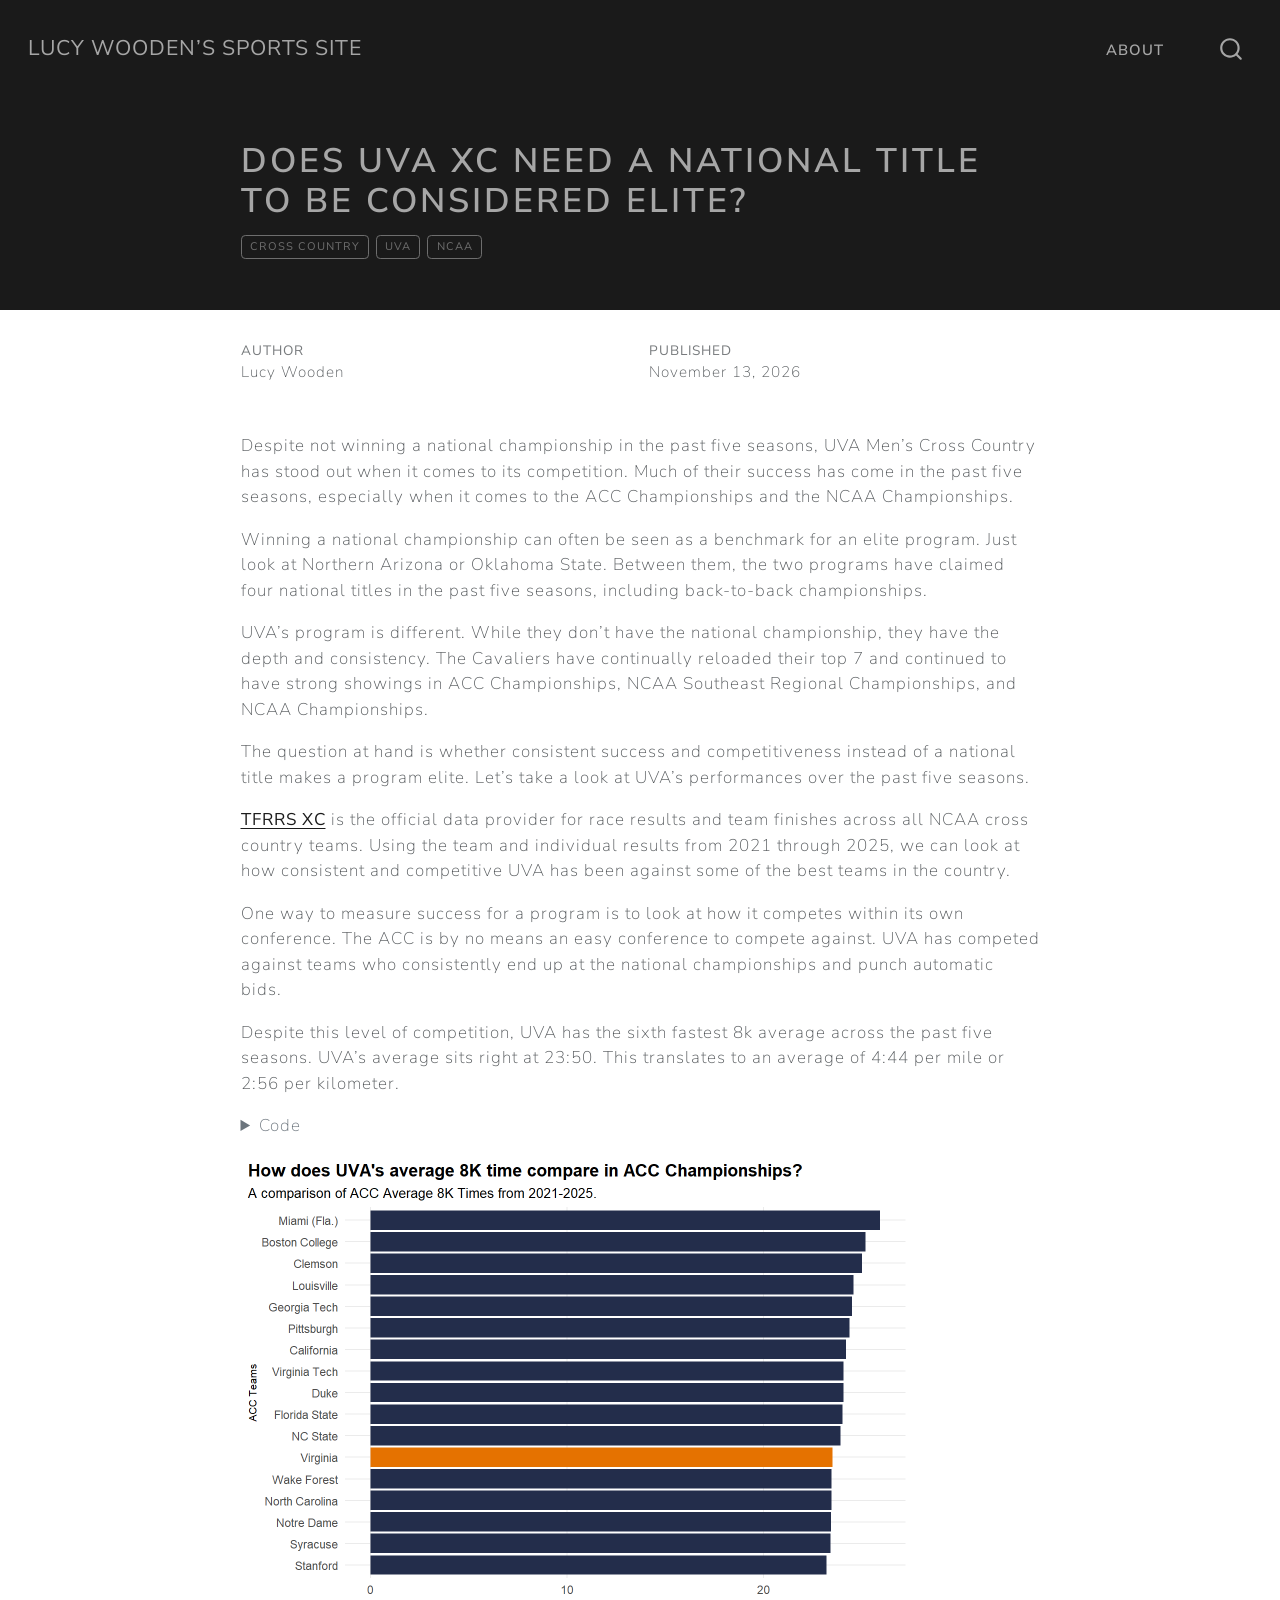
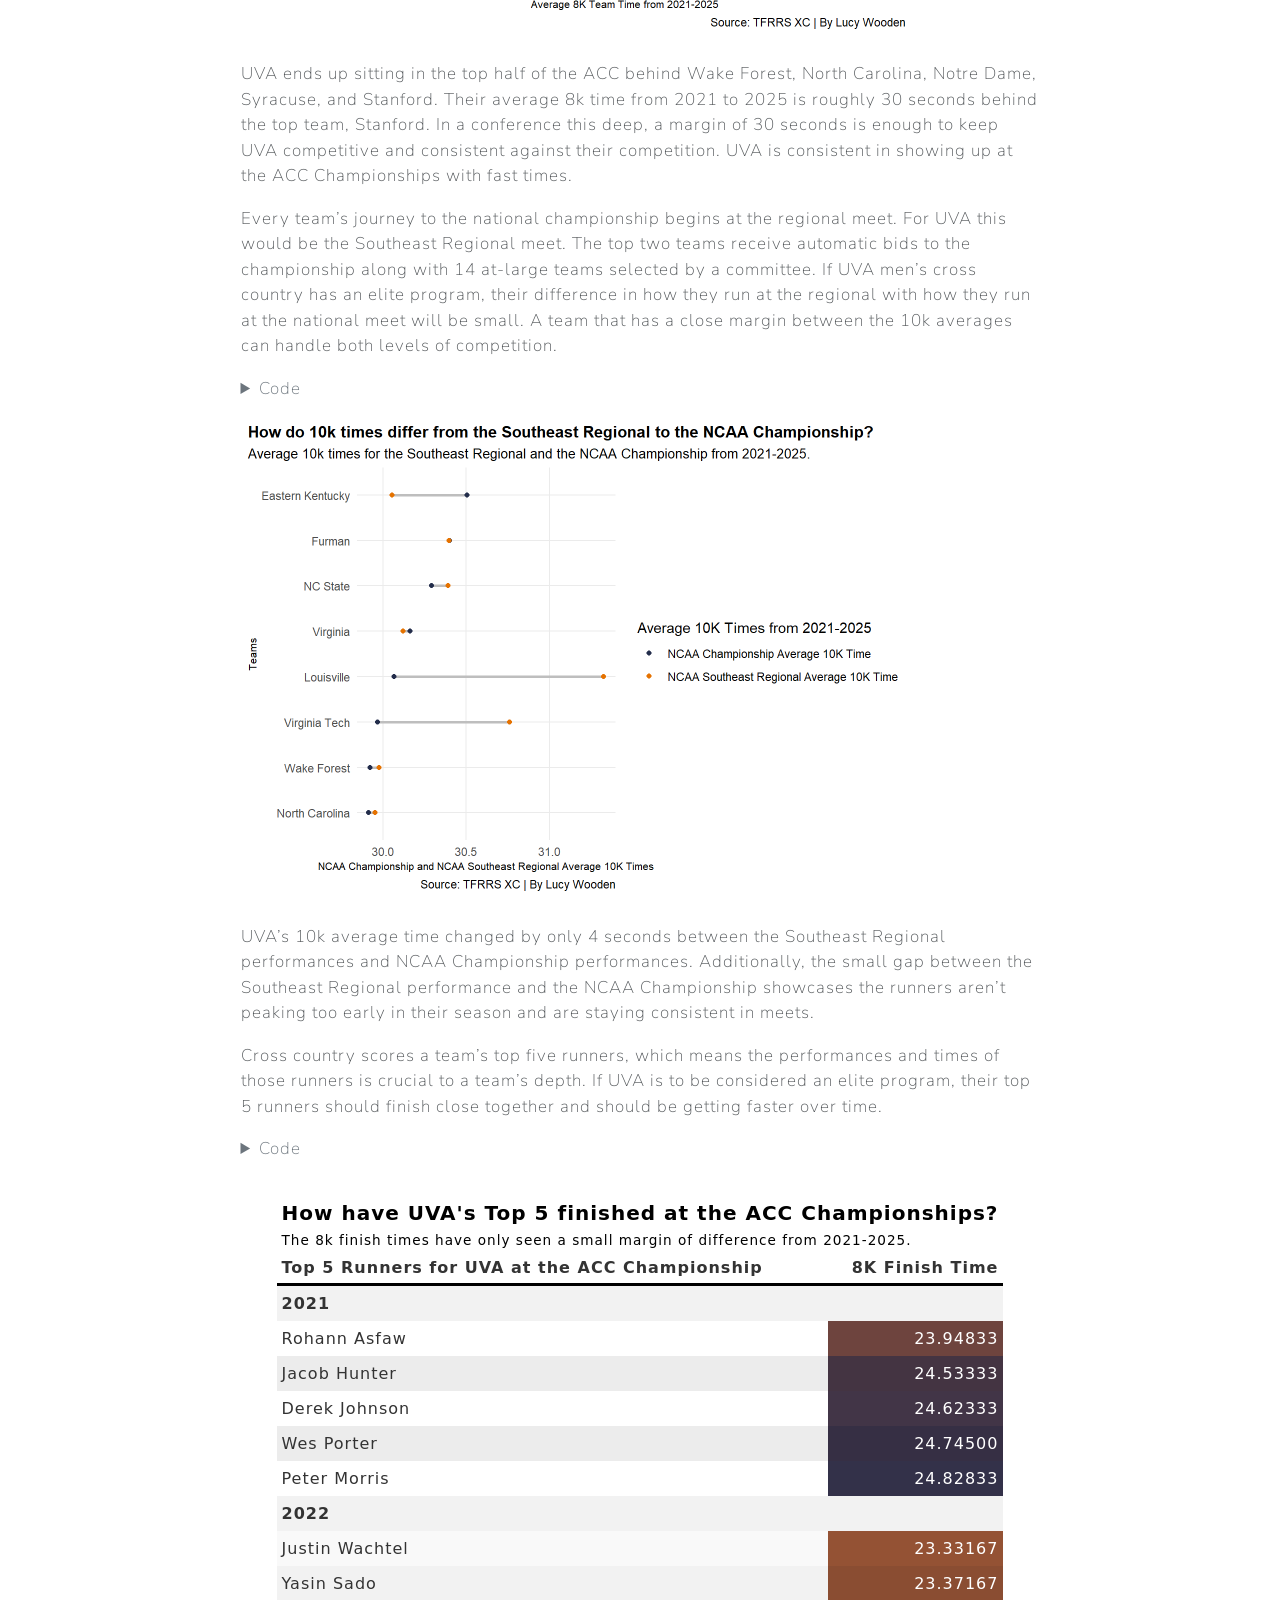
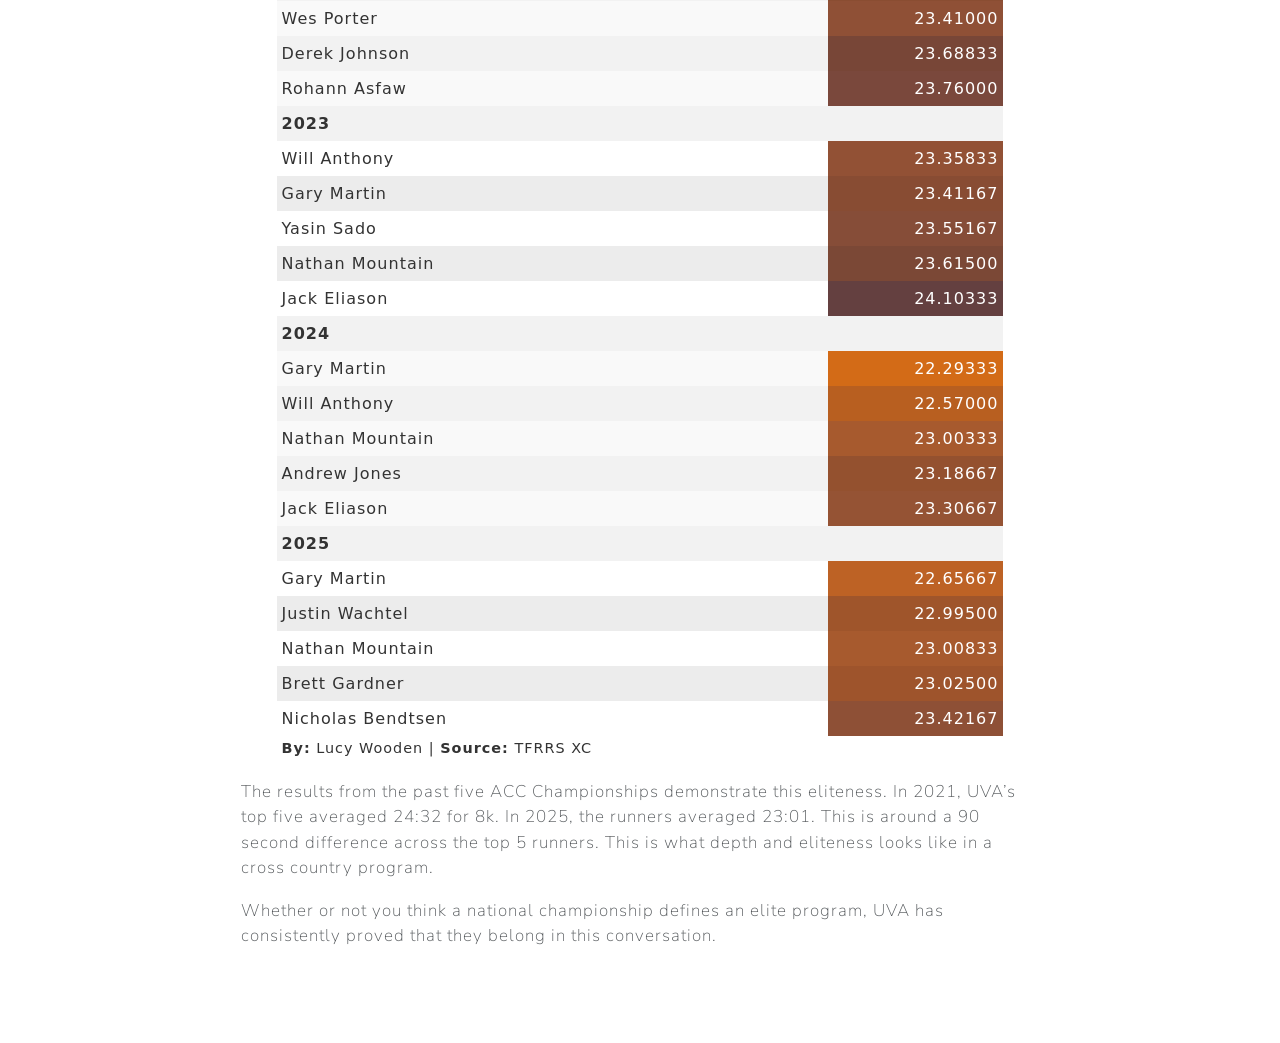
==== posts/does-uva-need-a-national-title-to-be-considered-elite/index.html @ 1ba2e47c "project1 uva mens xc" ====
<!DOCTYPE html>
<html xmlns="http://www.w3.org/1999/xhtml" lang="en" xml:lang="en"><head>

<meta charset="utf-8">
<meta name="generator" content="quarto-1.11.9">

<meta name="viewport" content="width=device-width, initial-scale=1.0, user-scalable=yes">

<meta name="author" content="Lucy Wooden">
<meta name="dcterms.date" content="2026-11-13">

<title>Does UVA XC need a national title to be considered elite? – Lucy Wooden’s Sports Site</title>
<style>
/* Default styles provided by pandoc.
** See https://pandoc.org/MANUAL.html#variables-for-html for config info.
*/
span.smallcaps{font-variant: small-caps;}
div.columns{display: flex; gap: 1.5em;}
div.column{flex: auto;}
@media screen {
div.columns{gap: min(4vw, 1.5em);}
div.column{overflow-x: auto;}
}
div.hanging-indent{margin-left: 1.5em; text-indent: -1.5em;}
ul.task-list{list-style: none;}
ul.task-list li input[type="checkbox"] {
  width: 0.8em;
  margin: 0 0.8em 0.2em -1em; /* quarto-specific, see https://github.com/quarto-dev/quarto-cli/issues/4556 */ 
  vertical-align: middle;
}
/* CSS for syntax highlighting */
html { -webkit-text-size-adjust: 100%; }
pre > code.sourceCode { white-space: pre; position: relative; }
pre > code.sourceCode > span { display: inline-block; line-height: 1.25; }
pre > code.sourceCode > span:empty { height: 1.2em; }
.sourceCode { overflow: visible; }
code.sourceCode > span { color: inherit; text-decoration: inherit; }
div.sourceCode { margin: 1em 0; }
pre.sourceCode { margin: 0; }
@media screen {
div.sourceCode { overflow: auto; }
}
@media print {
pre > code.sourceCode { white-space: pre-wrap; }
pre > code.sourceCode > span { text-indent: -5em; padding-left: 5em; }
}
pre.numberSource code
  { counter-reset: source-line 0; }
pre.numberSource code > span
  { position: relative; left: -4em; counter-increment: source-line; }
pre.numberSource code > span > a:first-child::before
  { content: counter(source-line);
    position: relative; left: -1em; text-align: right; vertical-align: baseline;
    border: none; display: inline-block;
    -webkit-touch-callout: none; -webkit-user-select: none;
    -khtml-user-select: none; -moz-user-select: none;
    -ms-user-select: none; user-select: none;
    padding: 0 4px; width: 4em;
  }
pre.numberSource { margin-left: 3em;  padding-left: 4px; }
div.sourceCode
  {   }
@media screen {
pre > code.sourceCode > span > a:first-child::before { text-decoration: underline; }
}
</style>


<script src="../../site_libs/quarto-nav/quarto-nav.js"></script>
<script src="../../site_libs/quarto-nav/headroom.min.js"></script>
<script src="../../site_libs/clipboard/clipboard.min.js"></script>
<script src="../../site_libs/quarto-search/autocomplete.umd.js"></script>
<script src="../../site_libs/quarto-search/fuse.min.js"></script>
<script src="../../site_libs/quarto-search/quarto-search.js"></script>
<meta name="quarto:offset" content="../../">
<script src="../../site_libs/quarto-html/quarto.js" type="module"></script>
<script src="../../site_libs/quarto-html/tabsets/tabsets.js" type="module"></script>
<script src="../../site_libs/quarto-html/scrollable-regions/scrollable-regions.js" type="module"></script>
<script src="../../site_libs/quarto-html/popper.min.js"></script>
<script src="../../site_libs/quarto-html/tippy.umd.min.js"></script>
<script src="../../site_libs/quarto-html/anchor.min.js"></script>
<link href="../../site_libs/quarto-html/tippy.css" rel="stylesheet">
<link href="../../site_libs/quarto-html/quarto-syntax-highlighting-63b5708e65d6cd79cd7618c58d0c21e7.css" rel="stylesheet" id="quarto-text-highlighting-styles">
<script src="../../site_libs/bootstrap/bootstrap.min.js"></script>
<link href="../../site_libs/bootstrap/bootstrap-icons.css" rel="stylesheet">
<link href="../../site_libs/bootstrap/bootstrap-638e73c765464d896707f5aad2e9b839.min.css" rel="stylesheet" append-hash="true" id="quarto-bootstrap" data-mode="light">
<script id="quarto-search-options" type="application/json">{
  "location": "navbar",
  "copy-button": false,
  "collapse-after": 3,
  "panel-placement": "end",
  "type": "overlay",
  "limit": 50,
  "keyboard-shortcut": [
    "f",
    "/",
    "s"
  ],
  "show-item-context": false,
  "language": {
    "search-no-results-text": "No results",
    "search-matching-documents-text": "matching documents",
    "search-copy-link-title": "Copy link to search",
    "search-hide-matches-text": "Hide additional matches",
    "search-more-match-text": "more match in this document",
    "search-more-matches-text": "more matches in this document",
    "search-clear-button-title": "Clear",
    "search-text-placeholder": "",
    "search-detached-cancel-button-title": "Cancel",
    "search-submit-button-title": "Submit",
    "search-label": "Search"
  }
}</script>


<link rel="stylesheet" href="../../styles.css">
</head>

<body class="nav-fixed fullcontent quarto-light"><a id="quarto-skip-link" class="visually-hidden-focusable" href="#quarto-document-content">Skip to main content</a>

<div id="quarto-search-results"></div>
  <header id="quarto-header" class="headroom fixed-top quarto-banner">
    <nav class="navbar navbar-expand-lg " data-bs-theme="dark" aria-label="Site">
      <div class="navbar-container container-fluid">
      <div class="navbar-brand-container mx-auto">
    <a class="navbar-brand" href="../../index.html">
    <span class="navbar-title">Lucy Wooden’s Sports Site</span>
    </a>
  </div>
          <button class="navbar-toggler" type="button" data-bs-toggle="collapse" data-bs-target="#navbarCollapse" aria-controls="navbarCollapse" aria-expanded="false" aria-label="Toggle navigation" onclick="if (window.quartoToggleHeadroom) { window.quartoToggleHeadroom(); }">
  <span class="navbar-toggler-icon"></span>
</button>
          <div class="collapse navbar-collapse" id="navbarCollapse">
            <ul class="navbar-nav navbar-nav-scroll ms-auto">
  <li class="nav-item">
    <a class="nav-link" href="../../about.html"> 
<span class="menu-text">About</span></a>
  </li>  
</ul>
          </div> <!-- /navcollapse -->
            <div class="quarto-navbar-tools">
</div>
            <div id="quarto-search" class="" title="Search"></div>
      </div> <!-- /container-fluid -->
    </nav>
</header>
<!-- content -->
<header id="title-block-header" class="quarto-title-block default page-columns page-full">
  <div class="quarto-title-banner page-columns page-full">
    <div class="quarto-title column-body">
      <h1 class="title">Does UVA XC need a national title to be considered elite?</h1>
                                <div class="quarto-categories">
                <div class="quarto-category">cross country</div>
                <div class="quarto-category">uva</div>
                <div class="quarto-category">ncaa</div>
              </div>
                  </div>
  </div>
    
  
  <div class="quarto-title-meta">

      <div>
      <div class="quarto-title-meta-heading">Author</div>
      <div class="quarto-title-meta-contents">
               <p>Lucy Wooden </p>
            </div>
    </div>
      
      <div>
      <div class="quarto-title-meta-heading">Published</div>
      <div class="quarto-title-meta-contents">
        <p class="date">November 13, 2026</p>
      </div>
    </div>
    
      
    </div>
    
  
  </header><div id="quarto-content" class="quarto-container page-columns page-rows-contents page-layout-article page-navbar">
<!-- sidebar -->
<!-- margin-sidebar -->
    
<!-- main -->
<main class="content quarto-banner-title-block" id="quarto-document-content" tabindex="-1">





<p>Despite not winning a national championship in the past five seasons, UVA Men’s Cross Country has stood out when it comes to its competition. Much of their success has come in the past five seasons, especially when it comes to the ACC Championships and the NCAA Championships.&nbsp;</p>
<p>Winning a national championship can often be seen as a benchmark for an elite program. Just look at Northern Arizona or Oklahoma State. Between them, the two programs have claimed four national titles in the past five seasons, including back-to-back championships.&nbsp;</p>
<p>UVA’s program is different. While they don’t have the national championship, they have the depth and consistency. The Cavaliers have continually reloaded their top 7 and continued to have strong showings in ACC Championships, NCAA Southeast Regional Championships, and NCAA Championships.&nbsp;</p>
<p>The question at hand is whether consistent success and competitiveness instead of a national title makes a program elite. Let’s take a look at UVA’s performances over the past five seasons.&nbsp;</p>
<p><a href="https://www.tfrrs.org/">TFRRS XC</a> is the official data provider for race results and team finishes across all NCAA cross country teams. Using the team and individual results from 2021 through 2025, we can look at how consistent and competitive UVA has been against some of the best teams in the country.&nbsp;</p>
<p>One way to measure success for a program is to look at how it competes within its own conference. The ACC is by no means an easy conference to compete against. UVA has competed against teams who consistently end up at the national championships and punch automatic bids.&nbsp;</p>
<p>Despite this level of competition, UVA has the sixth fastest 8k average across the past five seasons. UVA’s average sits right at 23:50. This translates to an average of 4:44 per mile or 2:56 per kilometer.</p>
<div class="cell">
<details class="code-fold">
<summary>Code</summary>
<div class="code-copy-outer-scaffold"><div class="sourceCode cell-code" id="cb1"><pre class="sourceCode r code-with-copy"><code class="sourceCode r"><span id="cb1-1"><a href="#cb1-1" aria-hidden="true" tabindex="-1"></a><span class="fu">library</span>(tidyverse)</span>
<span id="cb1-2"><a href="#cb1-2" aria-hidden="true" tabindex="-1"></a></span>
<span id="cb1-3"><a href="#cb1-3" aria-hidden="true" tabindex="-1"></a>acc_team_2021 <span class="ot">&lt;-</span><span class="fu">read.csv</span>(<span class="st">"acc_championship_team_results21.csv"</span>) <span class="sc">|&gt;</span> </span>
<span id="cb1-4"><a href="#cb1-4" aria-hidden="true" tabindex="-1"></a>  <span class="fu">mutate</span>(<span class="at">Year=</span><span class="dv">2021</span>)</span>
<span id="cb1-5"><a href="#cb1-5" aria-hidden="true" tabindex="-1"></a></span>
<span id="cb1-6"><a href="#cb1-6" aria-hidden="true" tabindex="-1"></a>acc_team_2022 <span class="ot">&lt;-</span> <span class="fu">read.csv</span>(<span class="st">"acc_championship_team_results22.csv"</span>) <span class="sc">|&gt;</span> </span>
<span id="cb1-7"><a href="#cb1-7" aria-hidden="true" tabindex="-1"></a>  <span class="fu">mutate</span>(<span class="at">Year=</span><span class="dv">2022</span>)</span>
<span id="cb1-8"><a href="#cb1-8" aria-hidden="true" tabindex="-1"></a></span>
<span id="cb1-9"><a href="#cb1-9" aria-hidden="true" tabindex="-1"></a>acc_team_2023 <span class="ot">&lt;-</span> <span class="fu">read.csv</span> (<span class="st">"acc_championship_team_results23.csv"</span>) <span class="sc">|&gt;</span></span>
<span id="cb1-10"><a href="#cb1-10" aria-hidden="true" tabindex="-1"></a>  <span class="fu">mutate</span>(<span class="at">Year=</span> <span class="dv">2023</span>)</span>
<span id="cb1-11"><a href="#cb1-11" aria-hidden="true" tabindex="-1"></a></span>
<span id="cb1-12"><a href="#cb1-12" aria-hidden="true" tabindex="-1"></a>acc_team_2024 <span class="ot">&lt;-</span> <span class="fu">read.csv</span> (<span class="st">"acc_championship_team_results24.csv"</span>) <span class="sc">|&gt;</span> </span>
<span id="cb1-13"><a href="#cb1-13" aria-hidden="true" tabindex="-1"></a>  <span class="fu">mutate</span>(<span class="at">Year=</span> <span class="dv">2024</span>)</span>
<span id="cb1-14"><a href="#cb1-14" aria-hidden="true" tabindex="-1"></a></span>
<span id="cb1-15"><a href="#cb1-15" aria-hidden="true" tabindex="-1"></a>acc_team_2025 <span class="ot">&lt;-</span> <span class="fu">read.csv</span> (<span class="st">"acc_championship_team_results25.csv"</span>) <span class="sc">|&gt;</span> </span>
<span id="cb1-16"><a href="#cb1-16" aria-hidden="true" tabindex="-1"></a>  <span class="fu">mutate</span>(<span class="at">Year=</span> <span class="dv">2025</span>)</span>
<span id="cb1-17"><a href="#cb1-17" aria-hidden="true" tabindex="-1"></a></span>
<span id="cb1-18"><a href="#cb1-18" aria-hidden="true" tabindex="-1"></a>acc_teamresults <span class="ot">&lt;-</span> <span class="fu">bind_rows</span> (</span>
<span id="cb1-19"><a href="#cb1-19" aria-hidden="true" tabindex="-1"></a>  acc_team_2021, </span>
<span id="cb1-20"><a href="#cb1-20" aria-hidden="true" tabindex="-1"></a>  acc_team_2022, </span>
<span id="cb1-21"><a href="#cb1-21" aria-hidden="true" tabindex="-1"></a>  acc_team_2023, </span>
<span id="cb1-22"><a href="#cb1-22" aria-hidden="true" tabindex="-1"></a>  acc_team_2024, </span>
<span id="cb1-23"><a href="#cb1-23" aria-hidden="true" tabindex="-1"></a>  acc_team_2025</span>
<span id="cb1-24"><a href="#cb1-24" aria-hidden="true" tabindex="-1"></a>)</span>
<span id="cb1-25"><a href="#cb1-25" aria-hidden="true" tabindex="-1"></a></span>
<span id="cb1-26"><a href="#cb1-26" aria-hidden="true" tabindex="-1"></a>acc_decimal_times <span class="ot">&lt;-</span> acc_teamresults <span class="sc">|&gt;</span></span>
<span id="cb1-27"><a href="#cb1-27" aria-hidden="true" tabindex="-1"></a>  <span class="fu">separate</span>(Avg..Time, <span class="at">into=</span> <span class="fu">c</span>(<span class="st">"minutes"</span>, <span class="st">"seconds"</span>, <span class="st">"milliseconds"</span>), <span class="at">sep=</span><span class="st">":"</span>) <span class="sc">|&gt;</span></span>
<span id="cb1-28"><a href="#cb1-28" aria-hidden="true" tabindex="-1"></a>  <span class="fu">mutate</span>(<span class="at">DecimalTime=</span> <span class="fu">as.numeric</span>(minutes) <span class="sc">+</span> (<span class="fu">as.numeric</span>(seconds)<span class="sc">/</span><span class="dv">60</span>))</span>
<span id="cb1-29"><a href="#cb1-29" aria-hidden="true" tabindex="-1"></a></span>
<span id="cb1-30"><a href="#cb1-30" aria-hidden="true" tabindex="-1"></a>avg_time_2021_2025 <span class="ot">&lt;-</span> acc_decimal_times <span class="sc">|&gt;</span> </span>
<span id="cb1-31"><a href="#cb1-31" aria-hidden="true" tabindex="-1"></a>  <span class="fu">group_by</span>(Team) <span class="sc">|&gt;</span> </span>
<span id="cb1-32"><a href="#cb1-32" aria-hidden="true" tabindex="-1"></a>  <span class="fu">summarise</span>(</span>
<span id="cb1-33"><a href="#cb1-33" aria-hidden="true" tabindex="-1"></a>    <span class="at">avg_time_2021_2025 =</span> <span class="fu">mean</span>(DecimalTime)</span>
<span id="cb1-34"><a href="#cb1-34" aria-hidden="true" tabindex="-1"></a>  ) <span class="sc">|&gt;</span></span>
<span id="cb1-35"><a href="#cb1-35" aria-hidden="true" tabindex="-1"></a>  <span class="fu">arrange</span>(avg_time_2021_2025) </span>
<span id="cb1-36"><a href="#cb1-36" aria-hidden="true" tabindex="-1"></a></span>
<span id="cb1-37"><a href="#cb1-37" aria-hidden="true" tabindex="-1"></a>uva <span class="ot">&lt;-</span> avg_time_2021_2025 <span class="sc">|&gt;</span></span>
<span id="cb1-38"><a href="#cb1-38" aria-hidden="true" tabindex="-1"></a>  <span class="fu">filter</span>(</span>
<span id="cb1-39"><a href="#cb1-39" aria-hidden="true" tabindex="-1"></a>    Team <span class="sc">==</span> <span class="st">"Virginia"</span></span>
<span id="cb1-40"><a href="#cb1-40" aria-hidden="true" tabindex="-1"></a>  )</span>
<span id="cb1-41"><a href="#cb1-41" aria-hidden="true" tabindex="-1"></a><span class="fu">ggplot</span>() <span class="sc">+</span> </span>
<span id="cb1-42"><a href="#cb1-42" aria-hidden="true" tabindex="-1"></a>  <span class="fu">geom_bar</span>(<span class="at">data=</span>avg_time_2021_2025, <span class="fu">aes</span>(<span class="at">x=</span><span class="fu">reorder</span>(Team,avg_time_2021_2025), <span class="at">weight=</span>avg_time_2021_2025), <span class="at">fill=</span><span class="st">"#232D4B"</span>) <span class="sc">+</span></span>
<span id="cb1-43"><a href="#cb1-43" aria-hidden="true" tabindex="-1"></a>  <span class="fu">geom_bar</span>(<span class="at">data=</span>uva, <span class="fu">aes</span>(<span class="at">x=</span><span class="fu">reorder</span>(Team, avg_time_2021_2025), <span class="at">weight=</span>avg_time_2021_2025 ), <span class="at">fill=</span><span class="st">"#E57200"</span>) <span class="sc">+</span></span>
<span id="cb1-44"><a href="#cb1-44" aria-hidden="true" tabindex="-1"></a>  <span class="fu">coord_flip</span>()<span class="sc">+</span></span>
<span id="cb1-45"><a href="#cb1-45" aria-hidden="true" tabindex="-1"></a>  <span class="fu">labs</span>(</span>
<span id="cb1-46"><a href="#cb1-46" aria-hidden="true" tabindex="-1"></a>    <span class="at">x=</span><span class="st">"ACC Teams"</span>, </span>
<span id="cb1-47"><a href="#cb1-47" aria-hidden="true" tabindex="-1"></a>    <span class="at">y=</span><span class="st">"Average 8K Team Time from 2021-2025"</span>, </span>
<span id="cb1-48"><a href="#cb1-48" aria-hidden="true" tabindex="-1"></a>    <span class="at">title=</span><span class="st">"How does UVA's average 8K time compare in ACC Championships?"</span>, </span>
<span id="cb1-49"><a href="#cb1-49" aria-hidden="true" tabindex="-1"></a>    <span class="at">subtitle=</span><span class="st">"A comparison of ACC Average 8K Times from 2021-2025."</span>, </span>
<span id="cb1-50"><a href="#cb1-50" aria-hidden="true" tabindex="-1"></a>    <span class="at">caption=</span><span class="st">"Source: TFRRS XC | By Lucy Wooden"</span></span>
<span id="cb1-51"><a href="#cb1-51" aria-hidden="true" tabindex="-1"></a>  ) <span class="sc">+</span></span>
<span id="cb1-52"><a href="#cb1-52" aria-hidden="true" tabindex="-1"></a>  <span class="fu">theme_minimal</span>() <span class="sc">+</span> </span>
<span id="cb1-53"><a href="#cb1-53" aria-hidden="true" tabindex="-1"></a>  <span class="fu">theme</span>(</span>
<span id="cb1-54"><a href="#cb1-54" aria-hidden="true" tabindex="-1"></a>    <span class="at">plot.title =</span> <span class="fu">element_text</span>(<span class="at">size =</span> <span class="dv">13</span>, <span class="at">face =</span> <span class="st">"bold"</span>),</span>
<span id="cb1-55"><a href="#cb1-55" aria-hidden="true" tabindex="-1"></a>    <span class="at">axis.title =</span> <span class="fu">element_text</span>(<span class="at">size =</span> <span class="dv">8</span>), </span>
<span id="cb1-56"><a href="#cb1-56" aria-hidden="true" tabindex="-1"></a>    <span class="at">plot.subtitle =</span> <span class="fu">element_text</span>(<span class="at">size=</span><span class="dv">10</span>), </span>
<span id="cb1-57"><a href="#cb1-57" aria-hidden="true" tabindex="-1"></a>    <span class="at">panel.grid.minor =</span> <span class="fu">element_blank</span>(),</span>
<span id="cb1-58"><a href="#cb1-58" aria-hidden="true" tabindex="-1"></a>    <span class="at">plot.title.position =</span> <span class="st">"plot"</span></span>
<span id="cb1-59"><a href="#cb1-59" aria-hidden="true" tabindex="-1"></a>  ) </span></code></pre></div><button title="Copy to Clipboard" class="code-copy-button"><i class="bi"></i></button></div>
</details>
<div class="cell-output-display">
<div>
<figure class="figure">
<p><img src="index_files/figure-html/unnamed-chunk-1-1.png" class="img-fluid figure-img" width="672"></p>
</figure>
</div>
</div>
</div>
<p>UVA ends up sitting in the top half of the ACC behind Wake Forest, North Carolina, Notre Dame, Syracuse, and Stanford. Their average 8k time from 2021 to 2025 is roughly 30 seconds behind the top team, Stanford. In a conference this deep, a margin of 30 seconds is enough to keep UVA competitive and consistent against their competition. UVA is consistent in showing up at the ACC Championships with fast times.&nbsp;</p>
<p>Every team’s journey to the national championship begins at the regional meet. For UVA this would be the Southeast Regional meet. The top two teams receive automatic bids to the championship along with 14 at-large teams selected by a committee. If UVA men’s cross country has an elite program, their difference in how they run at the regional with how they run at the national meet will be small. A team that has a close margin between the 10k averages can handle both levels of competition.&nbsp;</p>
<div class="cell">
<details class="code-fold">
<summary>Code</summary>
<div class="code-copy-outer-scaffold"><div class="sourceCode cell-code" id="cb2"><pre class="sourceCode r code-with-copy"><code class="sourceCode r"><span id="cb2-1"><a href="#cb2-1" aria-hidden="true" tabindex="-1"></a>ncaa_team_2021 <span class="ot">&lt;-</span><span class="fu">read.csv</span>(<span class="st">"ncaa_championship_team_results21.csv"</span>) <span class="sc">|&gt;</span> </span>
<span id="cb2-2"><a href="#cb2-2" aria-hidden="true" tabindex="-1"></a>  <span class="fu">mutate</span>(<span class="at">Year=</span><span class="dv">2021</span>)</span>
<span id="cb2-3"><a href="#cb2-3" aria-hidden="true" tabindex="-1"></a></span>
<span id="cb2-4"><a href="#cb2-4" aria-hidden="true" tabindex="-1"></a>ncaa_team_2022 <span class="ot">&lt;-</span> <span class="fu">read.csv</span>(<span class="st">"ncaa_championship_team_results22.csv"</span>) <span class="sc">|&gt;</span> </span>
<span id="cb2-5"><a href="#cb2-5" aria-hidden="true" tabindex="-1"></a>  <span class="fu">mutate</span>(<span class="at">Year=</span><span class="dv">2022</span>)</span>
<span id="cb2-6"><a href="#cb2-6" aria-hidden="true" tabindex="-1"></a></span>
<span id="cb2-7"><a href="#cb2-7" aria-hidden="true" tabindex="-1"></a>ncaa_team_2023 <span class="ot">&lt;-</span> <span class="fu">read.csv</span> (<span class="st">"ncaa_championship_team_results23.csv"</span>) <span class="sc">|&gt;</span></span>
<span id="cb2-8"><a href="#cb2-8" aria-hidden="true" tabindex="-1"></a>  <span class="fu">mutate</span>(<span class="at">Year=</span> <span class="dv">2023</span>)</span>
<span id="cb2-9"><a href="#cb2-9" aria-hidden="true" tabindex="-1"></a></span>
<span id="cb2-10"><a href="#cb2-10" aria-hidden="true" tabindex="-1"></a>ncaa_team_2024<span class="ot">&lt;-</span> <span class="fu">read.csv</span> (<span class="st">"ncaa_championship_team_results24.csv"</span>) <span class="sc">|&gt;</span> </span>
<span id="cb2-11"><a href="#cb2-11" aria-hidden="true" tabindex="-1"></a>  <span class="fu">mutate</span>(<span class="at">Year=</span> <span class="dv">2024</span>)</span>
<span id="cb2-12"><a href="#cb2-12" aria-hidden="true" tabindex="-1"></a></span>
<span id="cb2-13"><a href="#cb2-13" aria-hidden="true" tabindex="-1"></a>ncaa_team_2025 <span class="ot">&lt;-</span> <span class="fu">read.csv</span> (<span class="st">"ncaa_championship_team_results25.csv"</span>) <span class="sc">|&gt;</span> </span>
<span id="cb2-14"><a href="#cb2-14" aria-hidden="true" tabindex="-1"></a>  <span class="fu">mutate</span>(<span class="at">Year=</span> <span class="dv">2025</span>)</span>
<span id="cb2-15"><a href="#cb2-15" aria-hidden="true" tabindex="-1"></a></span>
<span id="cb2-16"><a href="#cb2-16" aria-hidden="true" tabindex="-1"></a>ncaa_southeast_team_2021 <span class="ot">&lt;-</span><span class="fu">read.csv</span>(<span class="st">"ncaa_southeast_region_team_results21.csv"</span>) <span class="sc">|&gt;</span> </span>
<span id="cb2-17"><a href="#cb2-17" aria-hidden="true" tabindex="-1"></a>  <span class="fu">mutate</span>(<span class="at">Year=</span><span class="dv">2021</span>)</span>
<span id="cb2-18"><a href="#cb2-18" aria-hidden="true" tabindex="-1"></a></span>
<span id="cb2-19"><a href="#cb2-19" aria-hidden="true" tabindex="-1"></a>ncaa_southeast_team_2022 <span class="ot">&lt;-</span> <span class="fu">read.csv</span>(<span class="st">"ncaa_southeast_region_team_results22.csv"</span>) <span class="sc">|&gt;</span></span>
<span id="cb2-20"><a href="#cb2-20" aria-hidden="true" tabindex="-1"></a>  <span class="fu">mutate</span>(<span class="at">Year=</span><span class="dv">2022</span>)</span>
<span id="cb2-21"><a href="#cb2-21" aria-hidden="true" tabindex="-1"></a></span>
<span id="cb2-22"><a href="#cb2-22" aria-hidden="true" tabindex="-1"></a>ncaa_southeast_team_2023 <span class="ot">&lt;-</span> <span class="fu">read.csv</span> (<span class="st">"ncaa_southeast_region_team_results23.csv"</span>) <span class="sc">|&gt;</span> <span class="fu">mutate</span>(<span class="at">Year=</span> <span class="dv">2023</span>)</span>
<span id="cb2-23"><a href="#cb2-23" aria-hidden="true" tabindex="-1"></a></span>
<span id="cb2-24"><a href="#cb2-24" aria-hidden="true" tabindex="-1"></a>ncaa_southeast_team_2024<span class="ot">&lt;-</span> <span class="fu">read.csv</span> (<span class="st">"ncaa_southeast_region_team_results24.csv"</span>) <span class="sc">|&gt;</span></span>
<span id="cb2-25"><a href="#cb2-25" aria-hidden="true" tabindex="-1"></a>  <span class="fu">mutate</span>(<span class="at">Year=</span> <span class="dv">2024</span>)</span>
<span id="cb2-26"><a href="#cb2-26" aria-hidden="true" tabindex="-1"></a></span>
<span id="cb2-27"><a href="#cb2-27" aria-hidden="true" tabindex="-1"></a>ncaa_southeast_team_2025 <span class="ot">&lt;-</span> <span class="fu">read.csv</span> (<span class="st">"ncaa_southeast_region_team_results25.csv"</span>) <span class="sc">|&gt;</span></span>
<span id="cb2-28"><a href="#cb2-28" aria-hidden="true" tabindex="-1"></a>  <span class="fu">mutate</span>(<span class="at">Year=</span> <span class="dv">2025</span>)</span>
<span id="cb2-29"><a href="#cb2-29" aria-hidden="true" tabindex="-1"></a></span>
<span id="cb2-30"><a href="#cb2-30" aria-hidden="true" tabindex="-1"></a>ncaa_team_results <span class="ot">&lt;-</span> <span class="fu">bind_rows</span>(</span>
<span id="cb2-31"><a href="#cb2-31" aria-hidden="true" tabindex="-1"></a>  ncaa_team_2021, </span>
<span id="cb2-32"><a href="#cb2-32" aria-hidden="true" tabindex="-1"></a>  ncaa_team_2022, </span>
<span id="cb2-33"><a href="#cb2-33" aria-hidden="true" tabindex="-1"></a>  ncaa_team_2023, </span>
<span id="cb2-34"><a href="#cb2-34" aria-hidden="true" tabindex="-1"></a>  ncaa_team_2024, </span>
<span id="cb2-35"><a href="#cb2-35" aria-hidden="true" tabindex="-1"></a>  ncaa_team_2025</span>
<span id="cb2-36"><a href="#cb2-36" aria-hidden="true" tabindex="-1"></a>)</span>
<span id="cb2-37"><a href="#cb2-37" aria-hidden="true" tabindex="-1"></a></span>
<span id="cb2-38"><a href="#cb2-38" aria-hidden="true" tabindex="-1"></a>ncaa_southeast_team_results <span class="ot">&lt;-</span> <span class="fu">bind_rows</span>(</span>
<span id="cb2-39"><a href="#cb2-39" aria-hidden="true" tabindex="-1"></a>  ncaa_southeast_team_2021, </span>
<span id="cb2-40"><a href="#cb2-40" aria-hidden="true" tabindex="-1"></a>  ncaa_southeast_team_2022, </span>
<span id="cb2-41"><a href="#cb2-41" aria-hidden="true" tabindex="-1"></a>  ncaa_southeast_team_2023, </span>
<span id="cb2-42"><a href="#cb2-42" aria-hidden="true" tabindex="-1"></a>  ncaa_southeast_team_2024, </span>
<span id="cb2-43"><a href="#cb2-43" aria-hidden="true" tabindex="-1"></a>  ncaa_southeast_team_2025</span>
<span id="cb2-44"><a href="#cb2-44" aria-hidden="true" tabindex="-1"></a>)</span>
<span id="cb2-45"><a href="#cb2-45" aria-hidden="true" tabindex="-1"></a></span>
<span id="cb2-46"><a href="#cb2-46" aria-hidden="true" tabindex="-1"></a>ncaa_southeast_team_results <span class="ot">&lt;-</span> <span class="fu">bind_rows</span>(</span>
<span id="cb2-47"><a href="#cb2-47" aria-hidden="true" tabindex="-1"></a>  ncaa_southeast_team_2021, </span>
<span id="cb2-48"><a href="#cb2-48" aria-hidden="true" tabindex="-1"></a>  ncaa_southeast_team_2022, </span>
<span id="cb2-49"><a href="#cb2-49" aria-hidden="true" tabindex="-1"></a>  ncaa_southeast_team_2023, </span>
<span id="cb2-50"><a href="#cb2-50" aria-hidden="true" tabindex="-1"></a>  ncaa_southeast_team_2024, </span>
<span id="cb2-51"><a href="#cb2-51" aria-hidden="true" tabindex="-1"></a>  ncaa_southeast_team_2025</span>
<span id="cb2-52"><a href="#cb2-52" aria-hidden="true" tabindex="-1"></a>)</span>
<span id="cb2-53"><a href="#cb2-53" aria-hidden="true" tabindex="-1"></a></span>
<span id="cb2-54"><a href="#cb2-54" aria-hidden="true" tabindex="-1"></a>ncaa_championship_decimal_times <span class="ot">&lt;-</span> ncaa_team_results <span class="sc">|&gt;</span></span>
<span id="cb2-55"><a href="#cb2-55" aria-hidden="true" tabindex="-1"></a>  <span class="fu">separate</span>(Avg..Time, <span class="at">into=</span> <span class="fu">c</span>(<span class="st">"minutes"</span>, <span class="st">"seconds"</span>, <span class="st">"milliseconds"</span>), <span class="at">sep=</span><span class="st">":"</span>) <span class="sc">|&gt;</span></span>
<span id="cb2-56"><a href="#cb2-56" aria-hidden="true" tabindex="-1"></a>  <span class="fu">mutate</span>(<span class="at">DecimalTime=</span> <span class="fu">as.numeric</span>(minutes) <span class="sc">+</span> (<span class="fu">as.numeric</span>(seconds)<span class="sc">/</span><span class="dv">60</span>))</span>
<span id="cb2-57"><a href="#cb2-57" aria-hidden="true" tabindex="-1"></a></span>
<span id="cb2-58"><a href="#cb2-58" aria-hidden="true" tabindex="-1"></a>ncaa_southeast_decimal_times <span class="ot">&lt;-</span> ncaa_southeast_team_results <span class="sc">|&gt;</span></span>
<span id="cb2-59"><a href="#cb2-59" aria-hidden="true" tabindex="-1"></a>  <span class="fu">separate</span>(Avg..Time, <span class="at">into=</span> <span class="fu">c</span>(<span class="st">"minutes"</span>, <span class="st">"seconds"</span>, <span class="st">"milliseconds"</span>), <span class="at">sep=</span><span class="st">":"</span>) <span class="sc">|&gt;</span></span>
<span id="cb2-60"><a href="#cb2-60" aria-hidden="true" tabindex="-1"></a>  <span class="fu">mutate</span>(<span class="at">DecimalTime=</span> <span class="fu">as.numeric</span>(minutes) <span class="sc">+</span> (<span class="fu">as.numeric</span>(seconds)<span class="sc">/</span><span class="dv">60</span>))</span>
<span id="cb2-61"><a href="#cb2-61" aria-hidden="true" tabindex="-1"></a></span>
<span id="cb2-62"><a href="#cb2-62" aria-hidden="true" tabindex="-1"></a>avg_ncaa_time_2021_2025 <span class="ot">&lt;-</span> ncaa_championship_decimal_times <span class="sc">|&gt;</span> </span>
<span id="cb2-63"><a href="#cb2-63" aria-hidden="true" tabindex="-1"></a>  <span class="fu">group_by</span>(Team) <span class="sc">|&gt;</span> </span>
<span id="cb2-64"><a href="#cb2-64" aria-hidden="true" tabindex="-1"></a>  <span class="fu">summarise</span>(</span>
<span id="cb2-65"><a href="#cb2-65" aria-hidden="true" tabindex="-1"></a>    <span class="at">avg_ncaa_time_2021_2025 =</span> <span class="fu">mean</span>(DecimalTime)</span>
<span id="cb2-66"><a href="#cb2-66" aria-hidden="true" tabindex="-1"></a>  ) <span class="sc">|&gt;</span></span>
<span id="cb2-67"><a href="#cb2-67" aria-hidden="true" tabindex="-1"></a>  <span class="fu">arrange</span>(avg_ncaa_time_2021_2025) </span>
<span id="cb2-68"><a href="#cb2-68" aria-hidden="true" tabindex="-1"></a></span>
<span id="cb2-69"><a href="#cb2-69" aria-hidden="true" tabindex="-1"></a>avg_southeast_time_2021_2025 <span class="ot">&lt;-</span> ncaa_southeast_decimal_times <span class="sc">|&gt;</span> </span>
<span id="cb2-70"><a href="#cb2-70" aria-hidden="true" tabindex="-1"></a>  <span class="fu">group_by</span>(Team) <span class="sc">|&gt;</span> </span>
<span id="cb2-71"><a href="#cb2-71" aria-hidden="true" tabindex="-1"></a>  <span class="fu">summarise</span>(</span>
<span id="cb2-72"><a href="#cb2-72" aria-hidden="true" tabindex="-1"></a>    <span class="at">avg_southeast_time_2021_2025 =</span> <span class="fu">mean</span>(DecimalTime)</span>
<span id="cb2-73"><a href="#cb2-73" aria-hidden="true" tabindex="-1"></a>  ) <span class="sc">|&gt;</span></span>
<span id="cb2-74"><a href="#cb2-74" aria-hidden="true" tabindex="-1"></a>  <span class="fu">arrange</span>(avg_southeast_time_2021_2025) </span>
<span id="cb2-75"><a href="#cb2-75" aria-hidden="true" tabindex="-1"></a></span>
<span id="cb2-76"><a href="#cb2-76" aria-hidden="true" tabindex="-1"></a>combined_data <span class="ot">&lt;-</span> <span class="fu">inner_join</span>(avg_ncaa_time_2021_2025, avg_southeast_time_2021_2025)</span>
<span id="cb2-77"><a href="#cb2-77" aria-hidden="true" tabindex="-1"></a></span>
<span id="cb2-78"><a href="#cb2-78" aria-hidden="true" tabindex="-1"></a>final_data <span class="ot">&lt;-</span> combined_data <span class="sc">|&gt;</span></span>
<span id="cb2-79"><a href="#cb2-79" aria-hidden="true" tabindex="-1"></a>  <span class="fu">group_by</span>(Team) <span class="sc">|&gt;</span> </span>
<span id="cb2-80"><a href="#cb2-80" aria-hidden="true" tabindex="-1"></a>  <span class="fu">summarise</span>(</span>
<span id="cb2-81"><a href="#cb2-81" aria-hidden="true" tabindex="-1"></a>    <span class="at">ncaa_championship =</span> <span class="fu">sum</span>(avg_ncaa_time_2021_2025), </span>
<span id="cb2-82"><a href="#cb2-82" aria-hidden="true" tabindex="-1"></a>    <span class="at">ncaa_southeast =</span> <span class="fu">sum</span>(avg_southeast_time_2021_2025))</span>
<span id="cb2-83"><a href="#cb2-83" aria-hidden="true" tabindex="-1"></a></span>
<span id="cb2-84"><a href="#cb2-84" aria-hidden="true" tabindex="-1"></a><span class="fu">ggplot</span>() <span class="sc">+</span> </span>
<span id="cb2-85"><a href="#cb2-85" aria-hidden="true" tabindex="-1"></a>  <span class="fu">geom_segment</span>(</span>
<span id="cb2-86"><a href="#cb2-86" aria-hidden="true" tabindex="-1"></a>    <span class="at">data=</span>final_data, </span>
<span id="cb2-87"><a href="#cb2-87" aria-hidden="true" tabindex="-1"></a>    <span class="fu">aes</span>(</span>
<span id="cb2-88"><a href="#cb2-88" aria-hidden="true" tabindex="-1"></a>      <span class="at">y=</span><span class="fu">reorder</span>(Team, ncaa_championship), <span class="at">yend=</span>Team,</span>
<span id="cb2-89"><a href="#cb2-89" aria-hidden="true" tabindex="-1"></a>      <span class="at">x=</span>ncaa_championship, <span class="at">xend=</span>ncaa_southeast),</span>
<span id="cb2-90"><a href="#cb2-90" aria-hidden="true" tabindex="-1"></a>    <span class="at">color=</span><span class="st">"grey"</span>,</span>
<span id="cb2-91"><a href="#cb2-91" aria-hidden="true" tabindex="-1"></a>    <span class="at">linewidth =</span> <span class="fl">1.0</span>,</span>
<span id="cb2-92"><a href="#cb2-92" aria-hidden="true" tabindex="-1"></a>  ) <span class="sc">+</span> </span>
<span id="cb2-93"><a href="#cb2-93" aria-hidden="true" tabindex="-1"></a>  <span class="fu">geom_point</span>(</span>
<span id="cb2-94"><a href="#cb2-94" aria-hidden="true" tabindex="-1"></a>    <span class="at">data=</span>final_data,</span>
<span id="cb2-95"><a href="#cb2-95" aria-hidden="true" tabindex="-1"></a>    <span class="fu">aes</span>(</span>
<span id="cb2-96"><a href="#cb2-96" aria-hidden="true" tabindex="-1"></a>      <span class="at">y=</span>Team,</span>
<span id="cb2-97"><a href="#cb2-97" aria-hidden="true" tabindex="-1"></a>      <span class="at">x=</span>ncaa_championship,</span>
<span id="cb2-98"><a href="#cb2-98" aria-hidden="true" tabindex="-1"></a>      <span class="at">color=</span><span class="st">"NCAA Championship Average 10K Time"</span></span>
<span id="cb2-99"><a href="#cb2-99" aria-hidden="true" tabindex="-1"></a>    ),</span>
<span id="cb2-100"><a href="#cb2-100" aria-hidden="true" tabindex="-1"></a>    <span class="at">size=</span><span class="fl">1.5</span></span>
<span id="cb2-101"><a href="#cb2-101" aria-hidden="true" tabindex="-1"></a>  ) <span class="sc">+</span> </span>
<span id="cb2-102"><a href="#cb2-102" aria-hidden="true" tabindex="-1"></a>  <span class="fu">geom_point</span>(</span>
<span id="cb2-103"><a href="#cb2-103" aria-hidden="true" tabindex="-1"></a>    <span class="at">data=</span>final_data,</span>
<span id="cb2-104"><a href="#cb2-104" aria-hidden="true" tabindex="-1"></a>    <span class="fu">aes</span>(</span>
<span id="cb2-105"><a href="#cb2-105" aria-hidden="true" tabindex="-1"></a>      <span class="at">y=</span>Team,</span>
<span id="cb2-106"><a href="#cb2-106" aria-hidden="true" tabindex="-1"></a>      <span class="at">x=</span>ncaa_southeast,</span>
<span id="cb2-107"><a href="#cb2-107" aria-hidden="true" tabindex="-1"></a>      <span class="at">color=</span><span class="st">"NCAA Southeast Regional Average 10K Time"</span></span>
<span id="cb2-108"><a href="#cb2-108" aria-hidden="true" tabindex="-1"></a>    ),</span>
<span id="cb2-109"><a href="#cb2-109" aria-hidden="true" tabindex="-1"></a>    <span class="at">size=</span><span class="fl">1.5</span></span>
<span id="cb2-110"><a href="#cb2-110" aria-hidden="true" tabindex="-1"></a>  )<span class="sc">+</span> </span>
<span id="cb2-111"><a href="#cb2-111" aria-hidden="true" tabindex="-1"></a>  <span class="fu">scale_color_manual</span>(<span class="at">name=</span><span class="st">"Average 10K Times from 2021-2025 "</span>, <span class="at">values=</span><span class="fu">c</span>(<span class="st">"#232D4B"</span>, <span class="st">"#E57200"</span>))<span class="sc">+</span></span>
<span id="cb2-112"><a href="#cb2-112" aria-hidden="true" tabindex="-1"></a>  <span class="fu">labs</span>(</span>
<span id="cb2-113"><a href="#cb2-113" aria-hidden="true" tabindex="-1"></a>    <span class="at">x=</span><span class="st">"NCAA Championship and NCAA Southeast Regional Average 10K Times"</span>, </span>
<span id="cb2-114"><a href="#cb2-114" aria-hidden="true" tabindex="-1"></a>    <span class="at">y=</span><span class="st">"Teams"</span>,  </span>
<span id="cb2-115"><a href="#cb2-115" aria-hidden="true" tabindex="-1"></a>    <span class="at">title=</span><span class="st">"How do 10k times differ from the Southeast Regional to the NCAA Championship?"</span>, </span>
<span id="cb2-116"><a href="#cb2-116" aria-hidden="true" tabindex="-1"></a>    <span class="at">subtitle=</span><span class="st">"Average 10k times for the Southeast Regional and the NCAA Championship from 2021-2025."</span>, </span>
<span id="cb2-117"><a href="#cb2-117" aria-hidden="true" tabindex="-1"></a>    <span class="at">caption=</span><span class="st">"Source: TFRRS XC | By Lucy Wooden"</span></span>
<span id="cb2-118"><a href="#cb2-118" aria-hidden="true" tabindex="-1"></a>  ) <span class="sc">+</span> </span>
<span id="cb2-119"><a href="#cb2-119" aria-hidden="true" tabindex="-1"></a>  <span class="fu">theme_minimal</span>() <span class="sc">+</span> </span>
<span id="cb2-120"><a href="#cb2-120" aria-hidden="true" tabindex="-1"></a>  <span class="fu">theme</span>(</span>
<span id="cb2-121"><a href="#cb2-121" aria-hidden="true" tabindex="-1"></a>    <span class="at">plot.title =</span> <span class="fu">element_text</span>(<span class="at">size =</span> <span class="dv">12</span>, <span class="at">face =</span> <span class="st">"bold"</span>),</span>
<span id="cb2-122"><a href="#cb2-122" aria-hidden="true" tabindex="-1"></a>    <span class="at">axis.title =</span> <span class="fu">element_text</span>(<span class="at">size =</span> <span class="dv">8</span>), </span>
<span id="cb2-123"><a href="#cb2-123" aria-hidden="true" tabindex="-1"></a>    <span class="at">plot.subtitle =</span> <span class="fu">element_text</span>(<span class="at">size=</span><span class="dv">10</span>), </span>
<span id="cb2-124"><a href="#cb2-124" aria-hidden="true" tabindex="-1"></a>    <span class="at">panel.grid.minor =</span> <span class="fu">element_blank</span>(),</span>
<span id="cb2-125"><a href="#cb2-125" aria-hidden="true" tabindex="-1"></a>    <span class="at">plot.title.position =</span> <span class="st">"plot"</span></span>
<span id="cb2-126"><a href="#cb2-126" aria-hidden="true" tabindex="-1"></a>  )</span></code></pre></div><button title="Copy to Clipboard" class="code-copy-button"><i class="bi"></i></button></div>
</details>
<div class="cell-output-display">
<div>
<figure class="figure">
<p><img src="index_files/figure-html/unnamed-chunk-2-1.png" class="img-fluid figure-img" width="672"></p>
</figure>
</div>
</div>
</div>
<p>UVA’s 10k average time changed by only 4 seconds between the Southeast Regional performances and NCAA Championship performances. Additionally, the small gap between the Southeast Regional performance and the NCAA Championship showcases the runners aren’t peaking too early in their season and are staying consistent in meets.&nbsp;</p>
<p>Cross country scores a team’s top five runners, which means the performances and times of those runners is crucial to a team’s depth. If UVA is to be considered an elite program, their top 5 runners should finish close together and should be getting faster over time.</p>
<div class="cell">
<details class="code-fold">
<summary>Code</summary>
<div class="code-copy-outer-scaffold"><div class="sourceCode cell-code" id="cb3"><pre class="sourceCode r code-with-copy"><code class="sourceCode r"><span id="cb3-1"><a href="#cb3-1" aria-hidden="true" tabindex="-1"></a><span class="fu">library</span>(gt)</span>
<span id="cb3-2"><a href="#cb3-2" aria-hidden="true" tabindex="-1"></a></span>
<span id="cb3-3"><a href="#cb3-3" aria-hidden="true" tabindex="-1"></a>acc21 <span class="ot">&lt;-</span> <span class="fu">read.csv</span>(<span class="st">"acc_championship_individual_results21.csv"</span>) <span class="sc">|&gt;</span> </span>
<span id="cb3-4"><a href="#cb3-4" aria-hidden="true" tabindex="-1"></a>  <span class="fu">mutate</span>(<span class="at">Year=</span><span class="dv">2021</span>)</span>
<span id="cb3-5"><a href="#cb3-5" aria-hidden="true" tabindex="-1"></a></span>
<span id="cb3-6"><a href="#cb3-6" aria-hidden="true" tabindex="-1"></a>acc22 <span class="ot">&lt;-</span> <span class="fu">read.csv</span>(<span class="st">"acc_championship_individual_results22.csv"</span>)<span class="sc">|&gt;</span> </span>
<span id="cb3-7"><a href="#cb3-7" aria-hidden="true" tabindex="-1"></a>  <span class="fu">mutate</span>(<span class="at">Year=</span><span class="dv">2022</span>)</span>
<span id="cb3-8"><a href="#cb3-8" aria-hidden="true" tabindex="-1"></a></span>
<span id="cb3-9"><a href="#cb3-9" aria-hidden="true" tabindex="-1"></a>acc23 <span class="ot">&lt;-</span> <span class="fu">read.csv</span>(<span class="st">"acc_championship_individual_results23.csv"</span>)<span class="sc">|&gt;</span> </span>
<span id="cb3-10"><a href="#cb3-10" aria-hidden="true" tabindex="-1"></a>  <span class="fu">mutate</span>(<span class="at">Year=</span><span class="dv">2023</span>) </span>
<span id="cb3-11"><a href="#cb3-11" aria-hidden="true" tabindex="-1"></a></span>
<span id="cb3-12"><a href="#cb3-12" aria-hidden="true" tabindex="-1"></a>acc24 <span class="ot">&lt;-</span> <span class="fu">read.csv</span>(<span class="st">"acc_championship_individual_results24.csv"</span>)<span class="sc">|&gt;</span> </span>
<span id="cb3-13"><a href="#cb3-13" aria-hidden="true" tabindex="-1"></a>  <span class="fu">mutate</span>(<span class="at">Year=</span><span class="dv">2024</span>)</span>
<span id="cb3-14"><a href="#cb3-14" aria-hidden="true" tabindex="-1"></a></span>
<span id="cb3-15"><a href="#cb3-15" aria-hidden="true" tabindex="-1"></a>acc25 <span class="ot">&lt;-</span> <span class="fu">read.csv</span>(<span class="st">"acc_championship_individual_results25.csv"</span>)<span class="sc">|&gt;</span> </span>
<span id="cb3-16"><a href="#cb3-16" aria-hidden="true" tabindex="-1"></a>  <span class="fu">mutate</span>(<span class="at">Year=</span><span class="dv">2025</span>)</span>
<span id="cb3-17"><a href="#cb3-17" aria-hidden="true" tabindex="-1"></a></span>
<span id="cb3-18"><a href="#cb3-18" aria-hidden="true" tabindex="-1"></a>acc_results <span class="ot">&lt;-</span> <span class="fu">bind_rows</span> (</span>
<span id="cb3-19"><a href="#cb3-19" aria-hidden="true" tabindex="-1"></a>  acc21, </span>
<span id="cb3-20"><a href="#cb3-20" aria-hidden="true" tabindex="-1"></a>  acc22, </span>
<span id="cb3-21"><a href="#cb3-21" aria-hidden="true" tabindex="-1"></a>  acc23, </span>
<span id="cb3-22"><a href="#cb3-22" aria-hidden="true" tabindex="-1"></a>  acc24, </span>
<span id="cb3-23"><a href="#cb3-23" aria-hidden="true" tabindex="-1"></a>  acc25</span>
<span id="cb3-24"><a href="#cb3-24" aria-hidden="true" tabindex="-1"></a>)</span>
<span id="cb3-25"><a href="#cb3-25" aria-hidden="true" tabindex="-1"></a></span>
<span id="cb3-26"><a href="#cb3-26" aria-hidden="true" tabindex="-1"></a>acc_results <span class="sc">|&gt;</span> </span>
<span id="cb3-27"><a href="#cb3-27" aria-hidden="true" tabindex="-1"></a>  <span class="fu">separate</span>(TIME, <span class="at">into=</span> <span class="fu">c</span>(<span class="st">"minutes"</span>, <span class="st">"seconds"</span>, <span class="st">"milliseconds"</span>), <span class="at">sep=</span><span class="st">":"</span>) <span class="sc">|&gt;</span></span>
<span id="cb3-28"><a href="#cb3-28" aria-hidden="true" tabindex="-1"></a>  <span class="fu">mutate</span>(<span class="at">decimal_time=</span> <span class="fu">as.numeric</span>(minutes) <span class="sc">+</span> (<span class="fu">as.numeric</span>(seconds)<span class="sc">/</span><span class="dv">60</span>)) <span class="sc">|&gt;</span> </span>
<span id="cb3-29"><a href="#cb3-29" aria-hidden="true" tabindex="-1"></a>  <span class="fu">filter</span>(TEAM<span class="sc">==</span> <span class="st">"Virginia"</span>) <span class="sc">|&gt;</span> </span>
<span id="cb3-30"><a href="#cb3-30" aria-hidden="true" tabindex="-1"></a>  <span class="fu">group_by</span>(Year) <span class="sc">|&gt;</span></span>
<span id="cb3-31"><a href="#cb3-31" aria-hidden="true" tabindex="-1"></a>  <span class="fu">top_n</span>(<span class="dv">5</span>, <span class="at">wt=</span><span class="sc">-</span>decimal_time) <span class="sc">|&gt;</span> </span>
<span id="cb3-32"><a href="#cb3-32" aria-hidden="true" tabindex="-1"></a>  <span class="fu">select</span>(NAME,Year, decimal_time) <span class="sc">|&gt;</span> </span>
<span id="cb3-33"><a href="#cb3-33" aria-hidden="true" tabindex="-1"></a>  <span class="fu">gt</span>()<span class="sc">|&gt;</span></span>
<span id="cb3-34"><a href="#cb3-34" aria-hidden="true" tabindex="-1"></a>  <span class="fu">data_color</span>(</span>
<span id="cb3-35"><a href="#cb3-35" aria-hidden="true" tabindex="-1"></a>    <span class="at">columns =</span> decimal_time,</span>
<span id="cb3-36"><a href="#cb3-36" aria-hidden="true" tabindex="-1"></a>    <span class="at">method =</span> <span class="st">"numeric"</span>,</span>
<span id="cb3-37"><a href="#cb3-37" aria-hidden="true" tabindex="-1"></a>    <span class="at">palette =</span> <span class="fu">c</span>(<span class="st">"#232D4B"</span>, <span class="st">"#E57200"</span>),</span>
<span id="cb3-38"><a href="#cb3-38" aria-hidden="true" tabindex="-1"></a>    <span class="at">domain =</span> <span class="fu">c</span>(<span class="dv">22</span>, <span class="dv">25</span>),</span>
<span id="cb3-39"><a href="#cb3-39" aria-hidden="true" tabindex="-1"></a>    <span class="at">reverse =</span> <span class="cn">TRUE</span></span>
<span id="cb3-40"><a href="#cb3-40" aria-hidden="true" tabindex="-1"></a>  )<span class="sc">|&gt;</span> </span>
<span id="cb3-41"><a href="#cb3-41" aria-hidden="true" tabindex="-1"></a>  <span class="fu">cols_label</span>(</span>
<span id="cb3-42"><a href="#cb3-42" aria-hidden="true" tabindex="-1"></a>    <span class="at">NAME =</span> <span class="st">"Top 5 Runners for UVA at the ACC Championship"</span>,</span>
<span id="cb3-43"><a href="#cb3-43" aria-hidden="true" tabindex="-1"></a>    <span class="at">decimal_time =</span> <span class="st">"8K Finish Time"</span></span>
<span id="cb3-44"><a href="#cb3-44" aria-hidden="true" tabindex="-1"></a>  )<span class="sc">|&gt;</span></span>
<span id="cb3-45"><a href="#cb3-45" aria-hidden="true" tabindex="-1"></a>  <span class="fu">tab_header</span>(</span>
<span id="cb3-46"><a href="#cb3-46" aria-hidden="true" tabindex="-1"></a>    <span class="at">title =</span> <span class="st">"How have UVA's Top 5 finished at the ACC Championships?"</span>,</span>
<span id="cb3-47"><a href="#cb3-47" aria-hidden="true" tabindex="-1"></a>    <span class="at">subtitle =</span> <span class="st">"The 8k finish times have only seen a small margin of difference from 2021-2025."</span></span>
<span id="cb3-48"><a href="#cb3-48" aria-hidden="true" tabindex="-1"></a>  )<span class="sc">|&gt;</span> <span class="fu">tab_style</span>(</span>
<span id="cb3-49"><a href="#cb3-49" aria-hidden="true" tabindex="-1"></a>    <span class="at">style =</span> <span class="fu">cell_text</span>(<span class="at">color =</span> <span class="st">"black"</span>, <span class="at">weight =</span> <span class="st">"bold"</span>, <span class="at">align =</span> <span class="st">"left"</span>),</span>
<span id="cb3-50"><a href="#cb3-50" aria-hidden="true" tabindex="-1"></a>    <span class="at">locations =</span> <span class="fu">cells_title</span>(<span class="st">"title"</span>)</span>
<span id="cb3-51"><a href="#cb3-51" aria-hidden="true" tabindex="-1"></a>  ) <span class="sc">|&gt;</span> <span class="fu">tab_style</span>(</span>
<span id="cb3-52"><a href="#cb3-52" aria-hidden="true" tabindex="-1"></a>    <span class="at">style =</span> <span class="fu">cell_text</span>(<span class="at">color =</span> <span class="st">"black"</span>, <span class="at">align =</span> <span class="st">"left"</span>),</span>
<span id="cb3-53"><a href="#cb3-53" aria-hidden="true" tabindex="-1"></a>    <span class="at">locations =</span> <span class="fu">cells_title</span>(<span class="st">"subtitle"</span>)</span>
<span id="cb3-54"><a href="#cb3-54" aria-hidden="true" tabindex="-1"></a>  )<span class="sc">|&gt;</span></span>
<span id="cb3-55"><a href="#cb3-55" aria-hidden="true" tabindex="-1"></a>  <span class="fu">tab_source_note</span> (</span>
<span id="cb3-56"><a href="#cb3-56" aria-hidden="true" tabindex="-1"></a>    <span class="at">source_note =</span> <span class="fu">md</span>(<span class="st">"**By:** Lucy Wooden  |  **Source:** TFRRS XC"</span>)</span>
<span id="cb3-57"><a href="#cb3-57" aria-hidden="true" tabindex="-1"></a>  )<span class="sc">|&gt;</span></span>
<span id="cb3-58"><a href="#cb3-58" aria-hidden="true" tabindex="-1"></a>  <span class="fu">tab_style</span>(</span>
<span id="cb3-59"><a href="#cb3-59" aria-hidden="true" tabindex="-1"></a>    <span class="at">locations =</span> <span class="fu">cells_column_labels</span>(<span class="at">columns =</span> <span class="fu">everything</span>()),</span>
<span id="cb3-60"><a href="#cb3-60" aria-hidden="true" tabindex="-1"></a>    <span class="at">style =</span> <span class="fu">list</span>(</span>
<span id="cb3-61"><a href="#cb3-61" aria-hidden="true" tabindex="-1"></a>      <span class="fu">cell_borders</span>(<span class="at">sides =</span> <span class="st">"bottom"</span>, <span class="at">weight =</span> <span class="fu">px</span>(<span class="dv">3</span>)),</span>
<span id="cb3-62"><a href="#cb3-62" aria-hidden="true" tabindex="-1"></a>      <span class="fu">cell_text</span>(<span class="at">weight =</span> <span class="st">"bold"</span>, <span class="at">size=</span><span class="dv">15</span>)</span>
<span id="cb3-63"><a href="#cb3-63" aria-hidden="true" tabindex="-1"></a>    )</span>
<span id="cb3-64"><a href="#cb3-64" aria-hidden="true" tabindex="-1"></a>  ) <span class="sc">|&gt;</span></span>
<span id="cb3-65"><a href="#cb3-65" aria-hidden="true" tabindex="-1"></a>  <span class="fu">opt_row_striping</span>() <span class="sc">|&gt;</span> </span>
<span id="cb3-66"><a href="#cb3-66" aria-hidden="true" tabindex="-1"></a>  <span class="fu">opt_table_lines</span>(<span class="st">"none"</span>) <span class="sc">|&gt;</span> </span>
<span id="cb3-67"><a href="#cb3-67" aria-hidden="true" tabindex="-1"></a>  <span class="fu">tab_style</span>(</span>
<span id="cb3-68"><a href="#cb3-68" aria-hidden="true" tabindex="-1"></a>    <span class="at">style =</span> <span class="fu">cell_text</span>(<span class="at">weight =</span> <span class="st">"bold"</span>),</span>
<span id="cb3-69"><a href="#cb3-69" aria-hidden="true" tabindex="-1"></a>    <span class="at">locations =</span> <span class="fu">cells_row_groups</span>()</span>
<span id="cb3-70"><a href="#cb3-70" aria-hidden="true" tabindex="-1"></a>  )</span></code></pre></div><button title="Copy to Clipboard" class="code-copy-button"><i class="bi"></i></button></div>
</details>
<div class="cell-output-display">
<div id="yiekcdgpeo" style="padding-left:0px;padding-right:0px;padding-top:10px;padding-bottom:10px;overflow-x:auto;overflow-y:auto;width:auto;height:auto;">
<style>#yiekcdgpeo table {
  font-family: system-ui, 'Segoe UI', Roboto, Helvetica, Arial, sans-serif, 'Apple Color Emoji', 'Segoe UI Emoji', 'Segoe UI Symbol', 'Noto Color Emoji';
  -webkit-font-smoothing: antialiased;
  -moz-osx-font-smoothing: grayscale;
}

#yiekcdgpeo thead, #yiekcdgpeo tbody, #yiekcdgpeo tfoot, #yiekcdgpeo tr, #yiekcdgpeo td, #yiekcdgpeo th {
  border-style: none;
}

#yiekcdgpeo p {
  margin: 0;
  padding: 0;
}

#yiekcdgpeo .gt_table {
  display: table;
  border-collapse: collapse;
  line-height: normal;
  margin-left: auto;
  margin-right: auto;
  color: #333333;
  font-size: 16px;
  font-weight: normal;
  font-style: normal;
  background-color: #FFFFFF;
  width: auto;
  border-top-style: none;
  border-top-width: 2px;
  border-top-color: #A8A8A8;
  border-right-style: none;
  border-right-width: 2px;
  border-right-color: #D3D3D3;
  border-bottom-style: none;
  border-bottom-width: 2px;
  border-bottom-color: #A8A8A8;
  border-left-style: none;
  border-left-width: 2px;
  border-left-color: #D3D3D3;
}

#yiekcdgpeo .gt_caption {
  padding-top: 4px;
  padding-bottom: 4px;
}

#yiekcdgpeo .gt_title {
  color: #333333;
  font-size: 125%;
  font-weight: initial;
  padding-top: 4px;
  padding-bottom: 4px;
  padding-left: 5px;
  padding-right: 5px;
  border-bottom-color: #FFFFFF;
  border-bottom-width: 0;
}

#yiekcdgpeo .gt_subtitle {
  color: #333333;
  font-size: 85%;
  font-weight: initial;
  padding-top: 3px;
  padding-bottom: 5px;
  padding-left: 5px;
  padding-right: 5px;
  border-top-color: #FFFFFF;
  border-top-width: 0;
}

#yiekcdgpeo .gt_heading {
  background-color: #FFFFFF;
  text-align: center;
  border-bottom-color: #FFFFFF;
  border-left-style: none;
  border-left-width: 1px;
  border-left-color: #D3D3D3;
  border-right-style: none;
  border-right-width: 1px;
  border-right-color: #D3D3D3;
}

#yiekcdgpeo .gt_bottom_border {
  border-bottom-style: none;
  border-bottom-width: 2px;
  border-bottom-color: #D3D3D3;
}

#yiekcdgpeo .gt_col_headings {
  border-top-style: none;
  border-top-width: 2px;
  border-top-color: #D3D3D3;
  border-bottom-style: none;
  border-bottom-width: 2px;
  border-bottom-color: #D3D3D3;
  border-left-style: none;
  border-left-width: 1px;
  border-left-color: #D3D3D3;
  border-right-style: none;
  border-right-width: 1px;
  border-right-color: #D3D3D3;
}

#yiekcdgpeo .gt_col_heading {
  color: #333333;
  background-color: #FFFFFF;
  font-size: 100%;
  font-weight: normal;
  text-transform: inherit;
  border-left-style: none;
  border-left-width: 1px;
  border-left-color: #D3D3D3;
  border-right-style: none;
  border-right-width: 1px;
  border-right-color: #D3D3D3;
  vertical-align: bottom;
  padding-top: 5px;
  padding-bottom: 6px;
  padding-left: 5px;
  padding-right: 5px;
  overflow-x: hidden;
}

#yiekcdgpeo .gt_column_spanner_outer {
  color: #333333;
  background-color: #FFFFFF;
  font-size: 100%;
  font-weight: normal;
  text-transform: inherit;
  padding-top: 0;
  padding-bottom: 0;
  padding-left: 4px;
  padding-right: 4px;
}

#yiekcdgpeo .gt_column_spanner_outer:first-child {
  padding-left: 0;
}

#yiekcdgpeo .gt_column_spanner_outer:last-child {
  padding-right: 0;
}

#yiekcdgpeo .gt_column_spanner {
  border-bottom-style: none;
  border-bottom-width: 2px;
  border-bottom-color: #D3D3D3;
  vertical-align: bottom;
  padding-top: 5px;
  padding-bottom: 5px;
  overflow-x: hidden;
  display: inline-block;
  width: 100%;
}

#yiekcdgpeo .gt_spanner_row {
  border-bottom-style: hidden;
}

#yiekcdgpeo .gt_group_heading {
  padding-top: 8px;
  padding-bottom: 8px;
  padding-left: 5px;
  padding-right: 5px;
  color: #333333;
  background-color: #FFFFFF;
  font-size: 100%;
  font-weight: initial;
  text-transform: inherit;
  border-top-style: none;
  border-top-width: 2px;
  border-top-color: #D3D3D3;
  border-bottom-style: none;
  border-bottom-width: 2px;
  border-bottom-color: #D3D3D3;
  border-left-style: none;
  border-left-width: 1px;
  border-left-color: #D3D3D3;
  border-right-style: none;
  border-right-width: 1px;
  border-right-color: #D3D3D3;
  vertical-align: middle;
  text-align: left;
}

#yiekcdgpeo .gt_empty_group_heading {
  padding: 0.5px;
  color: #333333;
  background-color: #FFFFFF;
  font-size: 100%;
  font-weight: initial;
  border-top-style: none;
  border-top-width: 2px;
  border-top-color: #D3D3D3;
  border-bottom-style: none;
  border-bottom-width: 2px;
  border-bottom-color: #D3D3D3;
  vertical-align: middle;
}

#yiekcdgpeo .gt_from_md > :first-child {
  margin-top: 0;
}

#yiekcdgpeo .gt_from_md > :last-child {
  margin-bottom: 0;
}

#yiekcdgpeo .gt_row {
  padding-top: 8px;
  padding-bottom: 8px;
  padding-left: 5px;
  padding-right: 5px;
  margin: 10px;
  border-top-style: none;
  border-top-width: 1px;
  border-top-color: #D3D3D3;
  border-left-style: none;
  border-left-width: 1px;
  border-left-color: #D3D3D3;
  border-right-style: none;
  border-right-width: 1px;
  border-right-color: #D3D3D3;
  vertical-align: middle;
  overflow-x: hidden;
}

#yiekcdgpeo .gt_stub {
  color: #333333;
  background-color: #FFFFFF;
  font-size: 100%;
  font-weight: initial;
  text-transform: inherit;
  border-right-style: none;
  border-right-width: 2px;
  border-right-color: #D3D3D3;
  padding-left: 5px;
  padding-right: 5px;
}

#yiekcdgpeo .gt_stub_row_group {
  color: #333333;
  background-color: #FFFFFF;
  font-size: 100%;
  font-weight: initial;
  text-transform: inherit;
  border-right-style: none;
  border-right-width: 2px;
  border-right-color: #D3D3D3;
  padding-left: 5px;
  padding-right: 5px;
  vertical-align: top;
}

#yiekcdgpeo .gt_row_group_first td {
  border-top-width: 2px;
}

#yiekcdgpeo .gt_row_group_first th {
  border-top-width: 2px;
}

#yiekcdgpeo .gt_summary_row {
  color: #333333;
  background-color: #FFFFFF;
  text-transform: inherit;
  padding-top: 8px;
  padding-bottom: 8px;
  padding-left: 5px;
  padding-right: 5px;
}

#yiekcdgpeo .gt_first_summary_row {
  border-top-style: none;
  border-top-color: #D3D3D3;
}

#yiekcdgpeo .gt_first_summary_row.thick {
  border-top-width: 2px;
}

#yiekcdgpeo .gt_last_summary_row {
  padding-top: 8px;
  padding-bottom: 8px;
  padding-left: 5px;
  padding-right: 5px;
  border-bottom-style: none;
  border-bottom-width: 2px;
  border-bottom-color: #D3D3D3;
}

#yiekcdgpeo .gt_grand_summary_row {
  color: #333333;
  background-color: #FFFFFF;
  text-transform: inherit;
  padding-top: 8px;
  padding-bottom: 8px;
  padding-left: 5px;
  padding-right: 5px;
}

#yiekcdgpeo .gt_first_grand_summary_row {
  padding-top: 8px;
  padding-bottom: 8px;
  padding-left: 5px;
  padding-right: 5px;
  border-top-style: none;
  border-top-width: 6px;
  border-top-color: #D3D3D3;
}

#yiekcdgpeo .gt_last_grand_summary_row_top {
  padding-top: 8px;
  padding-bottom: 8px;
  padding-left: 5px;
  padding-right: 5px;
  border-bottom-style: none;
  border-bottom-width: 6px;
  border-bottom-color: #D3D3D3;
}

#yiekcdgpeo .gt_striped {
  background-color: rgba(128, 128, 128, 0.05);
}

#yiekcdgpeo .gt_table_body {
  border-top-style: none;
  border-top-width: 2px;
  border-top-color: #D3D3D3;
  border-bottom-style: none;
  border-bottom-width: 2px;
  border-bottom-color: #D3D3D3;
}

#yiekcdgpeo .gt_footnotes {
  color: #333333;
  background-color: #FFFFFF;
  border-bottom-style: none;
  border-bottom-width: 2px;
  border-bottom-color: #D3D3D3;
  border-left-style: none;
  border-left-width: 2px;
  border-left-color: #D3D3D3;
  border-right-style: none;
  border-right-width: 2px;
  border-right-color: #D3D3D3;
}

#yiekcdgpeo .gt_footnote {
  margin: 0px;
  font-size: 90%;
  padding-top: 4px;
  padding-bottom: 4px;
  padding-left: 5px;
  padding-right: 5px;
}

#yiekcdgpeo .gt_sourcenotes {
  color: #333333;
  background-color: #FFFFFF;
  border-bottom-style: none;
  border-bottom-width: 2px;
  border-bottom-color: #D3D3D3;
  border-left-style: none;
  border-left-width: 2px;
  border-left-color: #D3D3D3;
  border-right-style: none;
  border-right-width: 2px;
  border-right-color: #D3D3D3;
}

#yiekcdgpeo .gt_sourcenote {
  font-size: 90%;
  padding-top: 4px;
  padding-bottom: 4px;
  padding-left: 5px;
  padding-right: 5px;
}

#yiekcdgpeo .gt_left {
  text-align: left;
}

#yiekcdgpeo .gt_center {
  text-align: center;
}

#yiekcdgpeo .gt_right {
  text-align: right;
  font-variant-numeric: tabular-nums;
}

#yiekcdgpeo .gt_font_normal {
  font-weight: normal;
}

#yiekcdgpeo .gt_font_bold {
  font-weight: bold;
}

#yiekcdgpeo .gt_font_italic {
  font-style: italic;
}

#yiekcdgpeo .gt_super {
  font-size: 65%;
}

#yiekcdgpeo .gt_footnote_marks {
  font-size: 75%;
  vertical-align: 0.4em;
  position: initial;
}

#yiekcdgpeo .gt_asterisk {
  font-size: 100%;
  vertical-align: 0;
}

#yiekcdgpeo .gt_indent_1 {
  text-indent: 5px;
}

#yiekcdgpeo .gt_indent_2 {
  text-indent: 10px;
}

#yiekcdgpeo .gt_indent_3 {
  text-indent: 15px;
}

#yiekcdgpeo .gt_indent_4 {
  text-indent: 20px;
}

#yiekcdgpeo .gt_indent_5 {
  text-indent: 25px;
}

#yiekcdgpeo .katex-display {
  display: inline-flex !important;
  margin-bottom: 0.75em !important;
}

#yiekcdgpeo div.Reactable > div.rt-table > div.rt-thead > div.rt-tr.rt-tr-group-header > div.rt-th-group:after {
  height: 0px !important;
}
</style>

<table class="gt_table caption-top table table-sm table-striped small" data-quarto-bootstrap="false">
<thead>
<tr class="gt_heading header">
<td colspan="2" class="gt_heading gt_title gt_font_normal" style="text-align: left; color: #000000; font-weight: bold;">How have UVA's Top 5 finished at the ACC Championships?</td>
</tr>
<tr class="gt_heading even">
<td colspan="2" class="gt_heading gt_subtitle gt_font_normal gt_bottom_border" style="text-align: left; color: #000000;">The 8k finish times have only seen a small margin of difference from 2021-2025.</td>
</tr>
<tr class="gt_col_headings header">
<th id="NAME" class="gt_col_heading gt_columns_bottom_border gt_left" data-quarto-table-cell-role="th" style="border-bottom-width: 3px; border-bottom-style: solid; border-bottom-color: #000000; font-size: 15; font-weight: bold" scope="col">Top 5 Runners for UVA at the ACC Championship</th>
<th id="decimal_time" class="gt_col_heading gt_columns_bottom_border gt_right" data-quarto-table-cell-role="th" style="border-bottom-width: 3px; border-bottom-style: solid; border-bottom-color: #000000; font-size: 15; font-weight: bold" scope="col">8K Finish Time</th>
</tr>
</thead>
<tbody class="gt_table_body">
<tr class="gt_group_heading_row odd">
<th colspan="2" id="2021" class="gt_group_heading" data-quarto-table-cell-role="th" style="font-weight: bold" scope="colgroup">2021</th>
</tr>
<tr class="gt_row_group_first even">
<td class="gt_row gt_left" headers="2021  NAME">Rohann Asfaw</td>
<td class="gt_row gt_right" headers="2021  decimal_time" style="background-color: #6E443E; color: #FFFFFF">23.94833</td>
</tr>
<tr class="odd">
<td class="gt_row gt_left gt_striped" headers="2021  NAME">Jacob Hunter</td>
<td class="gt_row gt_right gt_striped" headers="2021  decimal_time" style="background-color: #483746; color: #FFFFFF">24.53333</td>
</tr>
<tr class="even">
<td class="gt_row gt_left" headers="2021  NAME">Derek Johnson</td>
<td class="gt_row gt_right" headers="2021  decimal_time" style="background-color: #423547; color: #FFFFFF">24.62333</td>
</tr>
<tr class="odd">
<td class="gt_row gt_left gt_striped" headers="2021  NAME">Wes Porter</td>
<td class="gt_row gt_right gt_striped" headers="2021  decimal_time" style="background-color: #393248; color: #FFFFFF">24.74500</td>
</tr>
<tr class="even">
<td class="gt_row gt_left" headers="2021  NAME">Peter Morris</td>
<td class="gt_row gt_right" headers="2021  decimal_time" style="background-color: #333149; color: #FFFFFF">24.82833</td>
</tr>
<tr class="gt_group_heading_row odd">
<th colspan="2" id="2022" class="gt_group_heading" data-quarto-table-cell-role="th" style="font-weight: bold" scope="colgroup">2022</th>
</tr>
<tr class="gt_row_group_first even">
<td class="gt_row gt_left gt_striped" headers="2022  NAME">Justin Wachtel</td>
<td class="gt_row gt_right gt_striped" headers="2022  decimal_time" style="background-color: #945234; color: #FFFFFF">23.33167</td>
</tr>
<tr class="odd">
<td class="gt_row gt_left" headers="2022  NAME">Yasin Sado</td>
<td class="gt_row gt_right" headers="2022  decimal_time" style="background-color: #915135; color: #FFFFFF">23.37167</td>
</tr>
<tr class="even">
<td class="gt_row gt_left gt_striped" headers="2022  NAME">Wes Porter</td>
<td class="gt_row gt_right gt_striped" headers="2022  decimal_time" style="background-color: #8F5036; color: #FFFFFF">23.41000</td>
</tr>
<tr class="odd">
<td class="gt_row gt_left" headers="2022  NAME">Derek Johnson</td>
<td class="gt_row gt_right" headers="2022  decimal_time" style="background-color: #7E4A3A; color: #FFFFFF">23.68833</td>
</tr>
<tr class="even">
<td class="gt_row gt_left gt_striped" headers="2022  NAME">Rohann Asfaw</td>
<td class="gt_row gt_right gt_striped" headers="2022  decimal_time" style="background-color: #7A483C; color: #FFFFFF">23.76000</td>
</tr>
<tr class="gt_group_heading_row odd">
<th colspan="2" id="2023" class="gt_group_heading" data-quarto-table-cell-role="th" style="font-weight: bold" scope="colgroup">2023</th>
</tr>
<tr class="gt_row_group_first even">
<td class="gt_row gt_left" headers="2023  NAME">Will Anthony</td>
<td class="gt_row gt_right" headers="2023  decimal_time" style="background-color: #925135; color: #FFFFFF">23.35833</td>
</tr>
<tr class="odd">
<td class="gt_row gt_left gt_striped" headers="2023  NAME">Gary Martin</td>
<td class="gt_row gt_right gt_striped" headers="2023  decimal_time" style="background-color: #8F5036; color: #FFFFFF">23.41167</td>
</tr>
<tr class="even">
<td class="gt_row gt_left" headers="2023  NAME">Yasin Sado</td>
<td class="gt_row gt_right" headers="2023  decimal_time" style="background-color: #864D38; color: #FFFFFF">23.55167</td>
</tr>
<tr class="odd">
<td class="gt_row gt_left gt_striped" headers="2023  NAME">Nathan Mountain</td>
<td class="gt_row gt_right gt_striped" headers="2023  decimal_time" style="background-color: #824C39; color: #FFFFFF">23.61500</td>
</tr>
<tr class="even">
<td class="gt_row gt_left" headers="2023  NAME">Jack Eliason</td>
<td class="gt_row gt_right" headers="2023  decimal_time" style="background-color: #644040; color: #FFFFFF">24.10333</td>
</tr>
<tr class="gt_group_heading_row odd">
<th colspan="2" id="2024" class="gt_group_heading" data-quarto-table-cell-role="th" style="font-weight: bold" scope="colgroup">2024</th>
</tr>
<tr class="gt_row_group_first even">
<td class="gt_row gt_left gt_striped" headers="2024  NAME">Gary Martin</td>
<td class="gt_row gt_right gt_striped" headers="2024  decimal_time" style="background-color: #D36B17; color: #FFFFFF">22.29333</td>
</tr>
<tr class="odd">
<td class="gt_row gt_left" headers="2024  NAME">Will Anthony</td>
<td class="gt_row gt_right" headers="2024  decimal_time" style="background-color: #C26422; color: #FFFFFF">22.57000</td>
</tr>
<tr class="even">
<td class="gt_row gt_left gt_striped" headers="2024  NAME">Nathan Mountain</td>
<td class="gt_row gt_right gt_striped" headers="2024  decimal_time" style="background-color: #A75A2E; color: #FFFFFF">23.00333</td>
</tr>
<tr class="odd">
<td class="gt_row gt_left" headers="2024  NAME">Andrew Jones</td>
<td class="gt_row gt_right" headers="2024  decimal_time" style="background-color: #9C5532; color: #FFFFFF">23.18667</td>
</tr>
<tr class="even">
<td class="gt_row gt_left gt_striped" headers="2024  NAME">Jack Eliason</td>
<td class="gt_row gt_right gt_striped" headers="2024  decimal_time" style="background-color: #955334; color: #FFFFFF">23.30667</td>
</tr>
<tr class="gt_group_heading_row odd">
<th colspan="2" id="2025" class="gt_group_heading" data-quarto-table-cell-role="th" style="font-weight: bold" scope="colgroup">2025</th>
</tr>
<tr class="gt_row_group_first even">
<td class="gt_row gt_left" headers="2025  NAME">Gary Martin</td>
<td class="gt_row gt_right" headers="2025  decimal_time" style="background-color: #BD6225; color: #FFFFFF">22.65667</td>
</tr>
<tr class="odd">
<td class="gt_row gt_left gt_striped" headers="2025  NAME">Justin Wachtel</td>
<td class="gt_row gt_right gt_striped" headers="2025  decimal_time" style="background-color: #A85A2D; color: #FFFFFF">22.99500</td>
</tr>
<tr class="even">
<td class="gt_row gt_left" headers="2025  NAME">Nathan Mountain</td>
<td class="gt_row gt_right" headers="2025  decimal_time" style="background-color: #A75A2E; color: #FFFFFF">23.00833</td>
</tr>
<tr class="odd">
<td class="gt_row gt_left gt_striped" headers="2025  NAME">Brett Gardner</td>
<td class="gt_row gt_right gt_striped" headers="2025  decimal_time" style="background-color: #A6592E; color: #FFFFFF">23.02500</td>
</tr>
<tr class="even">
<td class="gt_row gt_left" headers="2025  NAME">Nicholas Bendtsen</td>
<td class="gt_row gt_right" headers="2025  decimal_time" style="background-color: #8E5036; color: #FFFFFF">23.42167</td>
</tr>
</tbody><tfoot>
<tr class="gt_sourcenotes odd">
<td colspan="2" class="gt_sourcenote"><strong>By:</strong> Lucy Wooden | <strong>Source:</strong> TFRRS XC</td>
</tr>
</tfoot>

</table>

</div>
</div>
</div>
<p>The results from the past five ACC Championships demonstrate this eliteness. In 2021, UVA’s top five averaged 24:32 for 8k. In 2025, the runners averaged 23:01. This is around a 90 second difference across the top 5 runners. This is what depth and eliteness looks like in a cross country program.&nbsp;</p>
<p>Whether or not you think a national championship defines an elite program, UVA has consistently proved that they belong in this conversation.&nbsp;</p>



</main> <!-- /main -->
<script id="quarto-html-after-body" type="application/javascript">
  window.document.addEventListener("DOMContentLoaded", function (event) {
    const icon = "";
    const anchorJS = new window.AnchorJS();
    anchorJS.options = {
      placement: 'right',
      icon: icon
    };
    anchorJS.add('.anchored');
    const isCodeAnnotation = (el) => {
      for (const clz of el.classList) {
        if (clz.startsWith('code-annotation-')) {                     
          return true;
        }
      }
      return false;
    }
    const onCopySuccess = function(e) {
      // button target
      const button = e.trigger;
      // don't keep focus
      button.blur();
      // flash "checked"
      button.classList.add('code-copy-button-checked');
      var currentTitle = button.getAttribute("title");
      button.setAttribute("title", "Copied!");
      let tooltip;
      if (window.bootstrap) {
        button.setAttribute("data-bs-toggle", "tooltip");
        button.setAttribute("data-bs-placement", "left");
        button.setAttribute("data-bs-title", "Copied!");
        tooltip = new bootstrap.Tooltip(button, 
          { trigger: "manual", 
            customClass: "code-copy-button-tooltip",
            offset: [0, -8]});
        tooltip.show();    
      }
      setTimeout(function() {
        if (tooltip) {
          tooltip.hide();
          button.removeAttribute("data-bs-title");
          button.removeAttribute("data-bs-toggle");
          button.removeAttribute("data-bs-placement");
        }
        button.setAttribute("title", currentTitle);
        button.classList.remove('code-copy-button-checked');
      }, 1000);
      // clear code selection
      e.clearSelection();
    }
    const getTextToCopy = function(trigger) {
      const outerScaffold = trigger.parentElement.cloneNode(true);
      const codeEl = outerScaffold.querySelector('code');
      for (const childEl of codeEl.children) {
        if (isCodeAnnotation(childEl)) {
          childEl.remove();
        }
      }
      return codeEl.innerText;
    }
    const clipboard = new window.ClipboardJS('.code-copy-button:not([data-in-quarto-modal])', {
      text: getTextToCopy
    });
    clipboard.on('success', onCopySuccess);
    if (window.document.getElementById('quarto-embedded-source-code-modal')) {
      const clipboardModal = new window.ClipboardJS('.code-copy-button[data-in-quarto-modal]', {
        text: getTextToCopy,
        container: window.document.getElementById('quarto-embedded-source-code-modal')
      });
      clipboardModal.on('success', onCopySuccess);
    }
      var localhostRegex = new RegExp(/^(?:http|https):\/\/localhost\:?[0-9]*\//);
      var mailtoRegex = new RegExp(/^mailto:/);
        var filterRegex = new RegExp("https:\/\/your-website-url\.example\.com");
      var isInternal = (href) => {
          return filterRegex.test(href) || localhostRegex.test(href) || mailtoRegex.test(href);
      }
      // Inspect non-navigation links and adorn them if external
      window.quartoDecorateExternalLinks = function (root) {
     var links = (root || window.document).querySelectorAll('a[href]:not(.nav-link):not(.navbar-brand):not(.toc-action):not(.sidebar-link):not(.sidebar-item-toggle):not(.pagination-link):not(.no-external):not([aria-hidden]):not(.dropdown-item):not(.quarto-navigation-tool):not(.about-link)');
      for (var i=0; i<links.length; i++) {
        const link = links[i];
        if (!isInternal(link.href)) {
          // undo the damage that might have been done by quarto-nav.js in the case of
          // links that we want to consider external
          if (link.dataset.originalHref !== undefined) {
            link.href = link.dataset.originalHref;
          }
          if (!link.classList.contains('no-external-icon')) {
          }
        }
      }
      };
      window.quartoDecorateExternalLinks(window.document);
    // Esc closes the popup (WCAG 1.4.13) and focus leaving both trigger and
    // popup closes it (WCAG 2.4.11); tippy handles neither for interactive popups.
    const hideOnEscAndFocusOut = {
      name: 'hideOnEscAndFocusOut',
      defaultValue: true,
      fn(instance) {
        const dismiss = () => {
          // A show scheduled by the trigger delay would otherwise reopen it
          instance.clearDelayTimeouts();
          instance.hide();
        };
        const onKeyDown = (event) => {
          if (event.key !== 'Escape') {
            return;
          }
          // Keep Esc from also reaching page handlers (e.g. reveal.js overview),
          // except an open reveal.js slide menu, which Esc should close too.
          // The menu handles keys only when its keyboard option is on.
          const menuHandlesEsc = window.Reveal?.getPlugin?.('menu')?.isOpen() &&
            window.Reveal.getConfig().menu?.keyboard !== false;
          if (!menuHandlesEsc) {
            event.stopPropagation();
          }
          if (instance.popper.contains(window.document.activeElement)) {
            // Disabled while refocusing so the focus trigger does not reopen it
            instance.disable();
            instance.reference.focus();
            instance.enable();
          }
          dismiss();
        };
        const onFocusOut = (event) => {
          const target = event.relatedTarget;
          if (target && !instance.reference.contains(target) &&
              !instance.popper.contains(target)) {
            dismiss();
          }
        };
        // On the trigger too: a click trigger (code-annotations: select) has no
        // blur handling. Attached for the instance's lifetime so leaving the
        // trigger also cancels a show still pending on the trigger delay.
        instance.reference.addEventListener('focusout', onFocusOut);
        return {
          onShow() {
            window.document.addEventListener('keydown', onKeyDown, true);
            instance.popper.addEventListener('focusout', onFocusOut);
          },
          onHide() {
            window.document.removeEventListener('keydown', onKeyDown, true);
            instance.popper.removeEventListener('focusout', onFocusOut);
          },
          onDestroy() {
            instance.reference.removeEventListener('focusout', onFocusOut);
          },
        };
      },
    };
    function tippyHover(el, contentFn, onTriggerFn, onUntriggerFn) {
      const config = {
        allowHTML: true,
        maxWidth: 500,
        delay: 100,
        arrow: false,
        appendTo: function(el) {
            return el.parentElement;
        },
        interactive: true,
        interactiveBorder: 10,
        theme: 'quarto',
        placement: 'bottom-start',
        plugins: [hideOnEscAndFocusOut],
      };
      if (contentFn) {
        config.content = contentFn;
      }
      if (onTriggerFn) {
        config.onTrigger = onTriggerFn;
      }
      if (onUntriggerFn) {
        config.onUntrigger = onUntriggerFn;
      }
      window.tippy(el, config); 
    }
    const noterefs = window.document.querySelectorAll('a[role="doc-noteref"]');
    for (var i=0; i<noterefs.length; i++) {
      const ref = noterefs[i];
      tippyHover(ref, function() {
        // use id or data attribute instead here
        let href = ref.getAttribute('data-footnote-href') || ref.getAttribute('href');
        try { href = new URL(href).hash; } catch {}
        const id = href.replace(/^#\/?/, "");
        const note = window.document.getElementById(id);
        if (note) {
          return note.innerHTML;
        } else {
          return "";
        }
      });
    }
    const xrefs = window.document.querySelectorAll('a.quarto-xref');
    const processXRef = (id, note) => {
      // Strip column container classes
      const stripColumnClz = (el) => {
        el.classList.remove("page-full", "page-columns");
        if (el.children) {
          for (const child of el.children) {
            stripColumnClz(child);
          }
        }
      }
      stripColumnClz(note)
      if (id === null || id.startsWith('sec-')) {
        // Special case sections, only their first couple elements
        const container = document.createElement("div");
        if (note.children && note.children.length > 2) {
          container.appendChild(note.children[0].cloneNode(true));
          for (let i = 1; i < note.children.length; i++) {
            const child = note.children[i];
            if (child.tagName === "P" && child.innerText === "") {
              continue;
            } else {
              container.appendChild(child.cloneNode(true));
              break;
            }
          }
          if (window.Quarto?.typesetMath) {
            window.Quarto.typesetMath(container);
          }
          return container.innerHTML
        } else {
          if (window.Quarto?.typesetMath) {
            window.Quarto.typesetMath(note);
          }
          return note.innerHTML;
        }
      } else {
        // Remove any anchor links if they are present
        const anchorLink = note.querySelector('a.anchorjs-link');
        if (anchorLink) {
          anchorLink.remove();
        }
        if (window.Quarto?.typesetMath) {
          window.Quarto.typesetMath(note);
        }
        if (note.classList.contains("callout")) {
          return note.outerHTML;
        } else {
          return note.innerHTML;
        }
      }
    }
    for (var i=0; i<xrefs.length; i++) {
      const xref = xrefs[i];
      tippyHover(xref, undefined, function(instance) {
        instance.disable();
        let url = xref.getAttribute('href');
        let hash = undefined; 
        if (url.startsWith('#')) {
          hash = url;
        } else {
          try { hash = new URL(url).hash; } catch {}
        }
        if (hash) {
          const id = hash.replace(/^#\/?/, "");
          const note = window.document.getElementById(id);
          if (note !== null) {
            try {
              const html = processXRef(id, note.cloneNode(true));
              instance.setContent(html);
            } finally {
              instance.enable();
              instance.show();
            }
          } else {
            // See if we can fetch this
            fetch(url.split('#')[0])
            .then(res => res.text())
            .then(html => {
              const parser = new DOMParser();
              const htmlDoc = parser.parseFromString(html, "text/html");
              const note = htmlDoc.getElementById(id);
              if (note !== null) {
                const html = processXRef(id, note);
                instance.setContent(html);
              } 
            }).finally(() => {
              instance.enable();
              instance.show();
            });
          }
        } else {
          // See if we can fetch a full url (with no hash to target)
          // This is a special case and we should probably do some content thinning / targeting
          fetch(url)
          .then(res => res.text())
          .then(html => {
            const parser = new DOMParser();
            const htmlDoc = parser.parseFromString(html, "text/html");
            const note = htmlDoc.querySelector('main.content');
            if (note !== null) {
              // This should only happen for chapter cross references
              // (since there is no id in the URL)
              // remove the first header
              if (note.children.length > 0 && note.children[0].tagName === "HEADER") {
                note.children[0].remove();
              }
              const html = processXRef(null, note);
              instance.setContent(html);
            } 
          }).finally(() => {
            instance.enable();
            instance.show();
          });
        }
      }, function(instance) {
      });
    }
        let selectedAnnoteEl;
        const selectorForAnnotation = ( cell, annotation) => {
          let cellAttr = 'data-code-cell="' + cell + '"';
          let lineAttr = 'data-code-annotation="' +  annotation + '"';
          const selector = 'span[' + cellAttr + '][' + lineAttr + ']';
          return selector;
        }
        const selectCodeLines = (annoteEl) => {
          const doc = window.document;
          const targetCell = annoteEl.getAttribute("data-target-cell");
          const targetAnnotation = annoteEl.getAttribute("data-target-annotation");
          const annoteSpan = window.document.querySelector(selectorForAnnotation(targetCell, targetAnnotation));
          const lines = annoteSpan.getAttribute("data-code-lines").split(",");
          const lineIds = lines.map((line) => {
            return targetCell + "-" + line;
          })
          // Each band is positioned against its own containing block, which is
          // not the offsetParent of the lines, so place it from client rects.
          const placeBand = (band, firstEl, lastEl, codeBlock) => {
            const container = band.offsetParent;
            if (container === null) {
              return;
            }
            const containerRect = container.getBoundingClientRect();
            // Reveal.js scales slides with a transform, so convert client
            // pixels back to the CSS pixels of the container.
            const scale = containerRect.height / container.offsetHeight || 1;
            const firstRect = firstEl.getBoundingClientRect();
            const lastRect = lastEl.getBoundingClientRect();
            const top = (firstRect.top - containerRect.top) / scale - container.clientTop + container.scrollTop;
            const height = (lastRect.bottom - firstRect.top) / scale;
            band.style.top = top - 2 + "px";
            band.style.height = height + 4 + "px";
            if (codeBlock) {
              // Without the copy button wrapper, the containing block is wider
              // than the code block, so span the code block explicitly.
              const blockRect = codeBlock.getBoundingClientRect();
              band.style.left = (blockRect.left - containerRect.left) / scale - container.clientLeft + container.scrollLeft + "px";
              band.style.width = blockRect.width / scale + "px";
            }
          };
          if (lineIds.length > 0) {
            const el = window.document.getElementById(lineIds[0]);
            const lastEl = window.document.getElementById(lineIds[lineIds.length - 1]);
            const parent = el.parentElement.parentElement;
            // cook up a div (if necessary) and position it
            let div = window.document.getElementById("code-annotation-line-highlight");
            if (div === null) {
              div = window.document.createElement("div");
              div.setAttribute("id", "code-annotation-line-highlight");
              div.style.position = 'absolute';
              parent.appendChild(div);
            }
            placeBand(div, el, lastEl, parent.closest("div.sourceCode") || parent);
            let gutterDiv = window.document.getElementById("code-annotation-line-highlight-gutter");
            if (gutterDiv === null) {
              gutterDiv = window.document.createElement("div");
              gutterDiv.setAttribute("id", "code-annotation-line-highlight-gutter");
              gutterDiv.style.position = 'absolute';
              const codeCell = window.document.getElementById(targetCell);
              const gutter = codeCell.querySelector('.code-annotation-gutter');
              gutter.appendChild(gutterDiv);
            }
            placeBand(gutterDiv, el, lastEl);
            selectedAnnoteEl = annoteEl;
          }
        };
        const unselectCodeLines = () => {
          const elementsIds = ["code-annotation-line-highlight", "code-annotation-line-highlight-gutter"];
          elementsIds.forEach((elId) => {
            const div = window.document.getElementById(elId);
            if (div) {
              div.remove();
            }
          });
          selectedAnnoteEl = undefined;
        };
          // Handle positioning of the toggle
      window.addEventListener(
        "resize",
        throttle(() => {
          elRect = undefined;
          if (selectedAnnoteEl) {
            selectCodeLines(selectedAnnoteEl);
          }
        }, 10)
      );
      function throttle(fn, ms) {
      let throttle = false;
      let timer;
        return (...args) => {
          if(!throttle) { // first call gets through
              fn.apply(this, args);
              throttle = true;
          } else { // all the others get throttled
              if(timer) clearTimeout(timer); // cancel #2
              timer = setTimeout(() => {
                fn.apply(this, args);
                timer = throttle = false;
              }, ms);
          }
        };
      }
        // Attach click handler to the DT
        const annoteDls = window.document.querySelectorAll('dt[data-target-cell]');
        for (const annoteDlNode of annoteDls) {
          annoteDlNode.addEventListener('click', (event) => {
            const clickedEl = event.target;
            if (clickedEl !== selectedAnnoteEl) {
              unselectCodeLines();
              const activeEl = window.document.querySelector('dt[data-target-cell].code-annotation-active');
              if (activeEl) {
                activeEl.classList.remove('code-annotation-active');
              }
              selectCodeLines(clickedEl);
              clickedEl.classList.add('code-annotation-active');
            } else {
              // Unselect the line
              unselectCodeLines();
              clickedEl.classList.remove('code-annotation-active');
            }
          });
        }
    const findCites = (el) => {
      const parentEl = el.parentElement;
      if (parentEl) {
        const cites = parentEl.dataset.cites;
        if (cites) {
          return {
            el,
            cites: cites.split(' ')
          };
        } else {
          return findCites(el.parentElement)
        }
      } else {
        return undefined;
      }
    };
    var bibliorefs = window.document.querySelectorAll('a[role="doc-biblioref"]');
    for (var i=0; i<bibliorefs.length; i++) {
      const ref = bibliorefs[i];
      const citeInfo = findCites(ref);
      if (citeInfo) {
        tippyHover(citeInfo.el, function() {
          var popup = window.document.createElement('div');
          citeInfo.cites.forEach(function(cite) {
            var citeDiv = window.document.createElement('div');
            citeDiv.classList.add('hanging-indent');
            citeDiv.classList.add('csl-entry');
            var biblioDiv = window.document.getElementById('ref-' + cite);
            if (biblioDiv) {
              citeDiv.innerHTML = biblioDiv.innerHTML;
            }
            popup.appendChild(citeDiv);
          });
          return popup.innerHTML;
        });
      }
    }
  });
  </script>
  <script type="application/javascript">
  window.quartoScrollableRegionsLabels = {"code":"Scrollable code","output":"Scrollable output"};
  </script>
</div> <!-- /content -->




</body></html>
---- site_libs/quarto-html/tippy.css ----
.tippy-box[data-animation=fade][data-state=hidden]{opacity:0}[data-tippy-root]{max-width:calc(100vw - 10px)}.tippy-box{position:relative;background-color:#333;color:#fff;border-radius:4px;font-size:14px;line-height:1.4;white-space:normal;outline:0;transition-property:transform,visibility,opacity}.tippy-box[data-placement^=top]>.tippy-arrow{bottom:0}.tippy-box[data-placement^=top]>.tippy-arrow:before{bottom:-7px;left:0;border-width:8px 8px 0;border-top-color:initial;transform-origin:center top}.tippy-box[data-placement^=bottom]>.tippy-arrow{top:0}.tippy-box[data-placement^=bottom]>.tippy-arrow:before{top:-7px;left:0;border-width:0 8px 8px;border-bottom-color:initial;transform-origin:center bottom}.tippy-box[data-placement^=left]>.tippy-arrow{right:0}.tippy-box[data-placement^=left]>.tippy-arrow:before{border-width:8px 0 8px 8px;border-left-color:initial;right:-7px;transform-origin:center left}.tippy-box[data-placement^=right]>.tippy-arrow{left:0}.tippy-box[data-placement^=right]>.tippy-arrow:before{left:-7px;border-width:8px 8px 8px 0;border-right-color:initial;transform-origin:center right}.tippy-box[data-inertia][data-state=visible]{transition-timing-function:cubic-bezier(.54,1.5,.38,1.11)}.tippy-arrow{width:16px;height:16px;color:#333}.tippy-arrow:before{content:"";position:absolute;border-color:transparent;border-style:solid}.tippy-content{position:relative;padding:5px 9px;z-index:1}
---- site_libs/quarto-html/quarto-syntax-highlighting-63b5708e65d6cd79cd7618c58d0c21e7.css ----
/* quarto syntax highlight colors */
:root {
  --quarto-hl-ot-color: #003B4F;
  --quarto-hl-at-color: #657422;
  --quarto-hl-ss-color: #20794D;
  --quarto-hl-an-color: #5E5E5E;
  --quarto-hl-fu-color: #4758AB;
  --quarto-hl-st-color: #20794D;
  --quarto-hl-cf-color: #003B4F;
  --quarto-hl-op-color: #5E5E5E;
  --quarto-hl-er-color: #AD0000;
  --quarto-hl-bn-color: #AD0000;
  --quarto-hl-al-color: #AD0000;
  --quarto-hl-va-color: #111111;
  --quarto-hl-bu-color: inherit;
  --quarto-hl-ex-color: inherit;
  --quarto-hl-pp-color: #AD0000;
  --quarto-hl-in-color: #5E5E5E;
  --quarto-hl-vs-color: #20794D;
  --quarto-hl-wa-color: #5E5E5E;
  --quarto-hl-do-color: #5E5E5E;
  --quarto-hl-im-color: #00769E;
  --quarto-hl-ch-color: #20794D;
  --quarto-hl-dt-color: #AD0000;
  --quarto-hl-fl-color: #AD0000;
  --quarto-hl-co-color: #5E5E5E;
  --quarto-hl-cv-color: #5E5E5E;
  --quarto-hl-cn-color: #8f5902;
  --quarto-hl-sc-color: #5E5E5E;
  --quarto-hl-dv-color: #AD0000;
  --quarto-hl-kw-color: #003B4F;
}

/* other quarto variables */
:root {
  --quarto-font-monospace: SFMono-Regular, Menlo, Monaco, Consolas, "Liberation Mono", "Courier New", monospace;
}

/* syntax highlight based on Pandoc's rules */
pre > code.sourceCode > span {
  color: #003B4F;
}

code.sourceCode > span {
  color: #003B4F;
}

div.sourceCode,
div.sourceCode pre.sourceCode {
  color: #003B4F;
}

/* Normal */
code span {
  color: #003B4F;
}

/* Alert */
code span.al {
  color: #AD0000;
  font-style: inherit;
}

/* Annotation */
code span.an {
  color: #5E5E5E;
  font-style: inherit;
}

/* Attribute */
code span.at {
  color: #657422;
  font-style: inherit;
}

/* BaseN */
code span.bn {
  color: #AD0000;
  font-style: inherit;
}

/* BuiltIn */
code span.bu {
  font-style: inherit;
}

/* ControlFlow */
code span.cf {
  color: #003B4F;
  font-weight: bold;
  font-style: inherit;
}

/* Char */
code span.ch {
  color: #20794D;
  font-style: inherit;
}

/* Constant */
code span.cn {
  color: #8f5902;
  font-style: inherit;
}

/* Comment */
code span.co {
  color: #5E5E5E;
  font-style: inherit;
}

/* CommentVar */
code span.cv {
  color: #5E5E5E;
  font-style: italic;
}

/* Documentation */
code span.do {
  color: #5E5E5E;
  font-style: italic;
}

/* DataType */
code span.dt {
  color: #AD0000;
  font-style: inherit;
}

/* DecVal */
code span.dv {
  color: #AD0000;
  font-style: inherit;
}

/* Error */
code span.er {
  color: #AD0000;
  font-style: inherit;
}

/* Extension */
code span.ex {
  font-style: inherit;
}

/* Float */
code span.fl {
  color: #AD0000;
  font-style: inherit;
}

/* Function */
code span.fu {
  color: #4758AB;
  font-style: inherit;
}

/* Import */
code span.im {
  color: #00769E;
  font-style: inherit;
}

/* Information */
code span.in {
  color: #5E5E5E;
  font-style: inherit;
}

/* Keyword */
code span.kw {
  color: #003B4F;
  font-weight: bold;
  font-style: inherit;
}

/* Operator */
code span.op {
  color: #5E5E5E;
  font-style: inherit;
}

/* Other */
code span.ot {
  color: #003B4F;
  font-style: inherit;
}

/* Preprocessor */
code span.pp {
  color: #AD0000;
  font-style: inherit;
}

/* SpecialChar */
code span.sc {
  color: #5E5E5E;
  font-style: inherit;
}

/* SpecialString */
code span.ss {
  color: #20794D;
  font-style: inherit;
}

/* String */
code span.st {
  color: #20794D;
  font-style: inherit;
}

/* Variable */
code span.va {
  color: #111111;
  font-style: inherit;
}

/* VerbatimString */
code span.vs {
  color: #20794D;
  font-style: inherit;
}

/* Warning */
code span.wa {
  color: #5E5E5E;
  font-style: italic;
}

.prevent-inlining {
  content: "</";
}

/*# sourceMappingURL=054cc16b9e9817627be6994582d2ffb5.css.map */
---- styles.css ----
/* css styles */
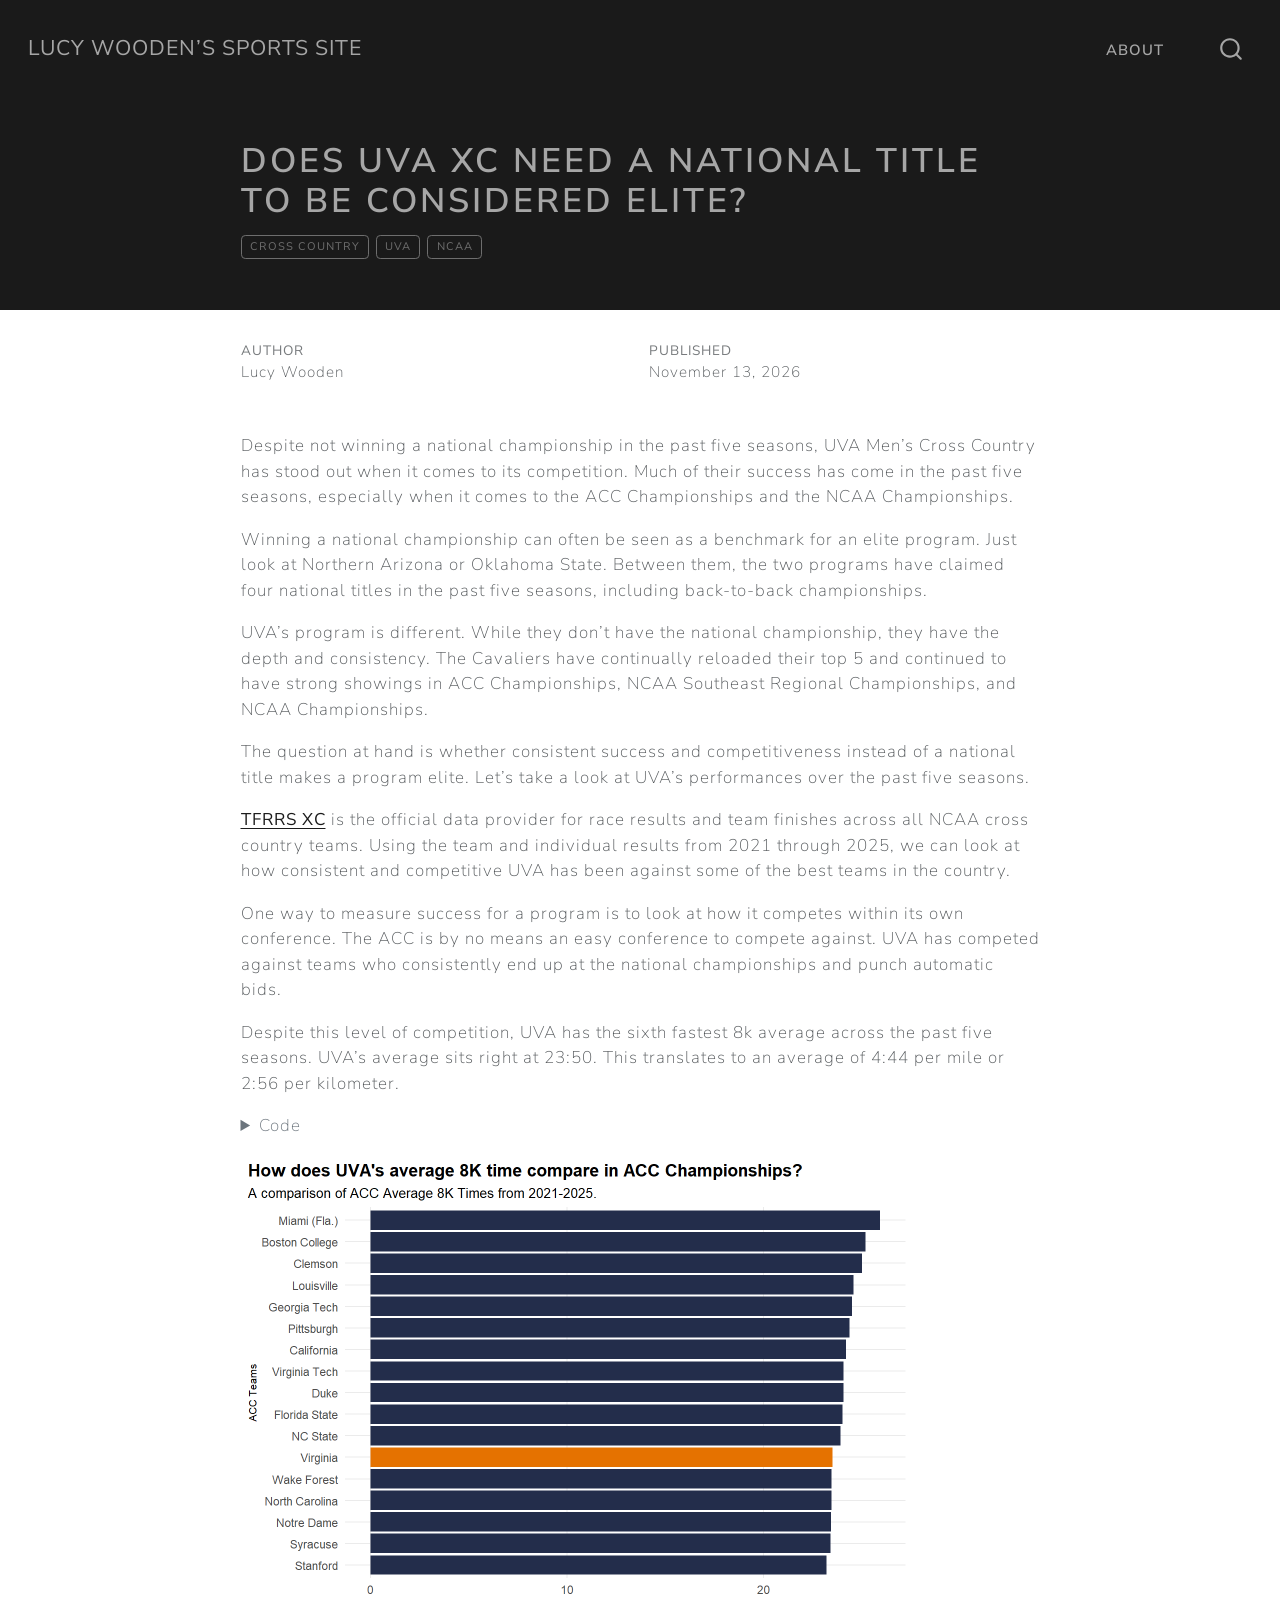
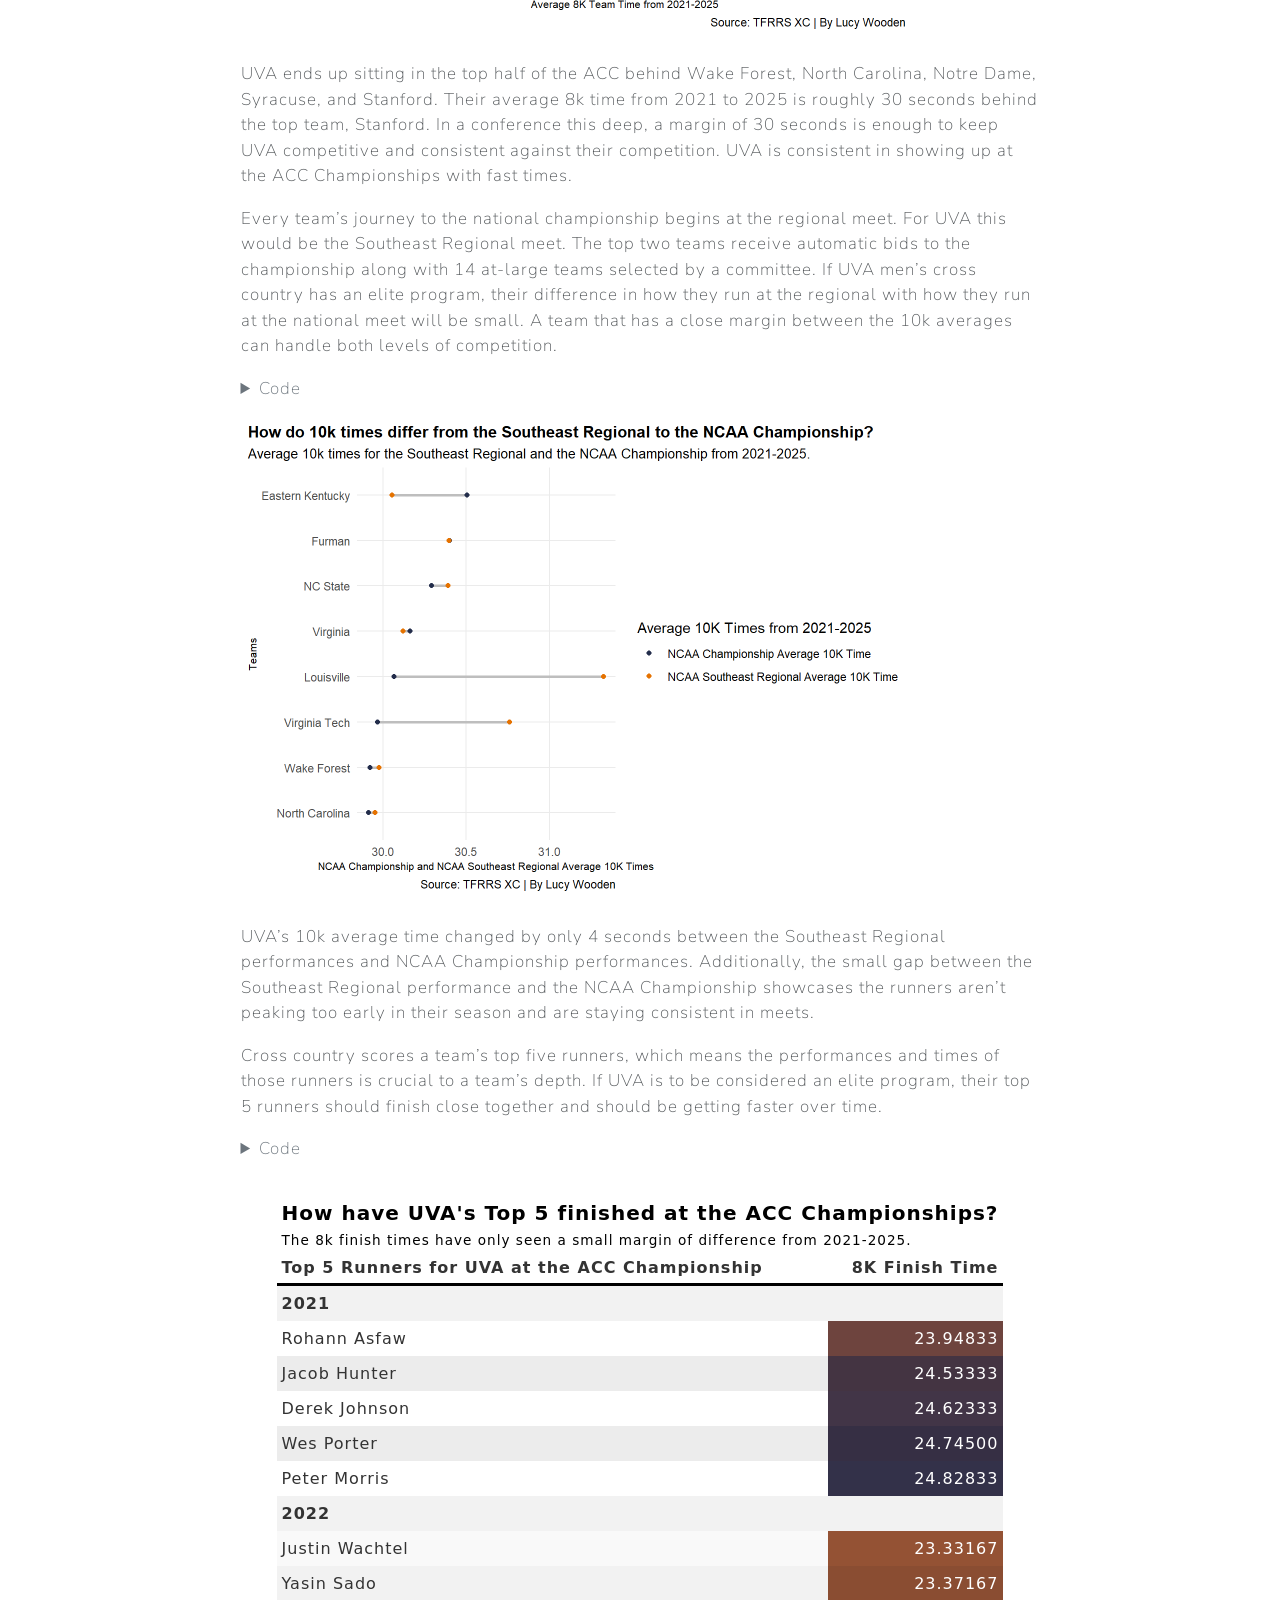
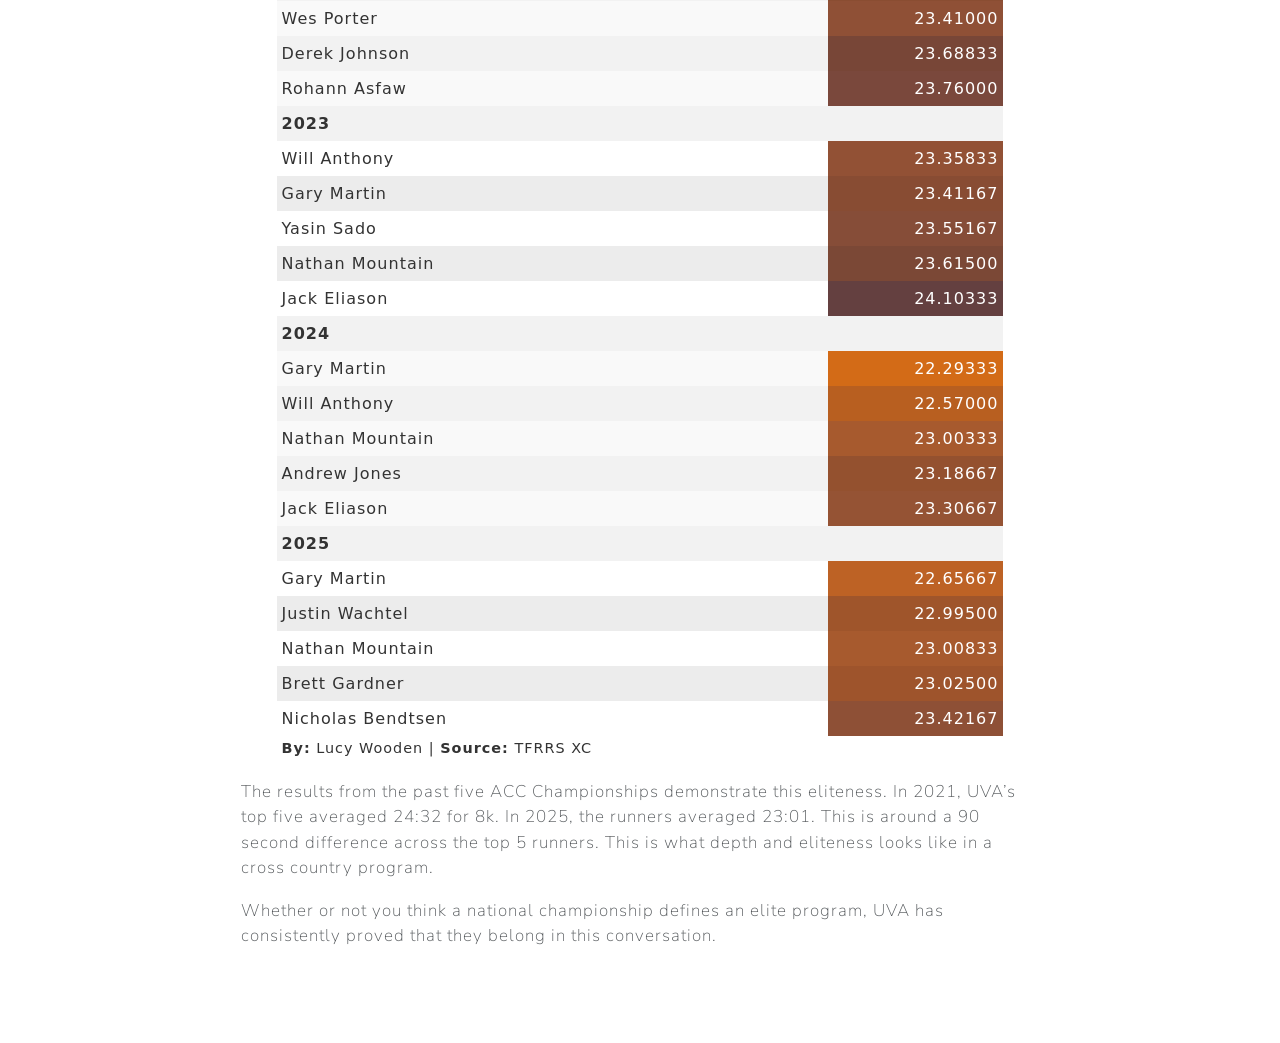
==== commit ed7260a7: "test test" ====
--- a/posts/does-uva-need-a-national-title-to-be-considered-elite/index.html
+++ b/posts/does-uva-need-a-national-title-to-be-considered-elite/index.html
@@ -191,7 +191,7 @@
 
 <p>Despite not winning a national championship in the past five seasons, UVA Men’s Cross Country has stood out when it comes to its competition. Much of their success has come in the past five seasons, especially when it comes to the ACC Championships and the NCAA Championships.&nbsp;</p>
 <p>Winning a national championship can often be seen as a benchmark for an elite program. Just look at Northern Arizona or Oklahoma State. Between them, the two programs have claimed four national titles in the past five seasons, including back-to-back championships.&nbsp;</p>
-<p>UVA’s program is different. While they don’t have the national championship, they have the depth and consistency. The Cavaliers have continually reloaded their top 7 and continued to have strong showings in ACC Championships, NCAA Southeast Regional Championships, and NCAA Championships.&nbsp;</p>
+<p>UVA’s program is different. While they don’t have the national championship, they have the depth and consistency. The Cavaliers have continually reloaded their top 5 and continued to have strong showings in ACC Championships, NCAA Southeast Regional Championships, and NCAA Championships.&nbsp;</p>
 <p>The question at hand is whether consistent success and competitiveness instead of a national title makes a program elite. Let’s take a look at UVA’s performances over the past five seasons.&nbsp;</p>
 <p><a href="https://www.tfrrs.org/">TFRRS XC</a> is the official data provider for race results and team finishes across all NCAA cross country teams. Using the team and individual results from 2021 through 2025, we can look at how consistent and competitive UVA has been against some of the best teams in the country.&nbsp;</p>
 <p>One way to measure success for a program is to look at how it competes within its own conference. The ACC is by no means an easy conference to compete against. UVA has competed against teams who consistently end up at the national championships and punch automatic bids.&nbsp;</p>
@@ -484,23 +484,23 @@
 <span id="cb3-70"><a href="#cb3-70" aria-hidden="true" tabindex="-1"></a>  )</span></code></pre></div><button title="Copy to Clipboard" class="code-copy-button"><i class="bi"></i></button></div>
 </details>
 <div class="cell-output-display">
-<div id="yiekcdgpeo" style="padding-left:0px;padding-right:0px;padding-top:10px;padding-bottom:10px;overflow-x:auto;overflow-y:auto;width:auto;height:auto;">
-<style>#yiekcdgpeo table {
+<div id="qxwduuvhox" style="padding-left:0px;padding-right:0px;padding-top:10px;padding-bottom:10px;overflow-x:auto;overflow-y:auto;width:auto;height:auto;">
+<style>#qxwduuvhox table {
   font-family: system-ui, 'Segoe UI', Roboto, Helvetica, Arial, sans-serif, 'Apple Color Emoji', 'Segoe UI Emoji', 'Segoe UI Symbol', 'Noto Color Emoji';
   -webkit-font-smoothing: antialiased;
   -moz-osx-font-smoothing: grayscale;
 }
 
-#yiekcdgpeo thead, #yiekcdgpeo tbody, #yiekcdgpeo tfoot, #yiekcdgpeo tr, #yiekcdgpeo td, #yiekcdgpeo th {
+#qxwduuvhox thead, #qxwduuvhox tbody, #qxwduuvhox tfoot, #qxwduuvhox tr, #qxwduuvhox td, #qxwduuvhox th {
   border-style: none;
 }
 
-#yiekcdgpeo p {
+#qxwduuvhox p {
   margin: 0;
   padding: 0;
 }
 
-#yiekcdgpeo .gt_table {
+#qxwduuvhox .gt_table {
   display: table;
   border-collapse: collapse;
   line-height: normal;
@@ -526,12 +526,12 @@
   border-left-color: #D3D3D3;
 }
 
-#yiekcdgpeo .gt_caption {
+#qxwduuvhox .gt_caption {
   padding-top: 4px;
   padding-bottom: 4px;
 }
 
-#yiekcdgpeo .gt_title {
+#qxwduuvhox .gt_title {
   color: #333333;
   font-size: 125%;
   font-weight: initial;
@@ -543,7 +543,7 @@
   border-bottom-width: 0;
 }
 
-#yiekcdgpeo .gt_subtitle {
+#qxwduuvhox .gt_subtitle {
   color: #333333;
   font-size: 85%;
   font-weight: initial;
@@ -555,7 +555,7 @@
   border-top-width: 0;
 }
 
-#yiekcdgpeo .gt_heading {
+#qxwduuvhox .gt_heading {
   background-color: #FFFFFF;
   text-align: center;
   border-bottom-color: #FFFFFF;
@@ -567,13 +567,13 @@
   border-right-color: #D3D3D3;
 }
 
-#yiekcdgpeo .gt_bottom_border {
+#qxwduuvhox .gt_bottom_border {
   border-bottom-style: none;
   border-bottom-width: 2px;
   border-bottom-color: #D3D3D3;
 }
 
-#yiekcdgpeo .gt_col_headings {
+#qxwduuvhox .gt_col_headings {
   border-top-style: none;
   border-top-width: 2px;
   border-top-color: #D3D3D3;
@@ -588,7 +588,7 @@
   border-right-color: #D3D3D3;
 }
 
-#yiekcdgpeo .gt_col_heading {
+#qxwduuvhox .gt_col_heading {
   color: #333333;
   background-color: #FFFFFF;
   font-size: 100%;
@@ -608,7 +608,7 @@
   overflow-x: hidden;
 }
 
-#yiekcdgpeo .gt_column_spanner_outer {
+#qxwduuvhox .gt_column_spanner_outer {
   color: #333333;
   background-color: #FFFFFF;
   font-size: 100%;
@@ -620,15 +620,15 @@
   padding-right: 4px;
 }
 
-#yiekcdgpeo .gt_column_spanner_outer:first-child {
+#qxwduuvhox .gt_column_spanner_outer:first-child {
   padding-left: 0;
 }
 
-#yiekcdgpeo .gt_column_spanner_outer:last-child {
+#qxwduuvhox .gt_column_spanner_outer:last-child {
   padding-right: 0;
 }
 
-#yiekcdgpeo .gt_column_spanner {
+#qxwduuvhox .gt_column_spanner {
   border-bottom-style: none;
   border-bottom-width: 2px;
   border-bottom-color: #D3D3D3;
@@ -640,11 +640,11 @@
   width: 100%;
 }
 
-#yiekcdgpeo .gt_spanner_row {
+#qxwduuvhox .gt_spanner_row {
   border-bottom-style: hidden;
 }
 
-#yiekcdgpeo .gt_group_heading {
+#qxwduuvhox .gt_group_heading {
   padding-top: 8px;
   padding-bottom: 8px;
   padding-left: 5px;
@@ -670,7 +670,7 @@
   text-align: left;
 }
 
-#yiekcdgpeo .gt_empty_group_heading {
+#qxwduuvhox .gt_empty_group_heading {
   padding: 0.5px;
   color: #333333;
   background-color: #FFFFFF;
@@ -685,15 +685,15 @@
   vertical-align: middle;
 }
 
-#yiekcdgpeo .gt_from_md > :first-child {
+#qxwduuvhox .gt_from_md > :first-child {
   margin-top: 0;
 }
 
-#yiekcdgpeo .gt_from_md > :last-child {
+#qxwduuvhox .gt_from_md > :last-child {
   margin-bottom: 0;
 }
 
-#yiekcdgpeo .gt_row {
+#qxwduuvhox .gt_row {
   padding-top: 8px;
   padding-bottom: 8px;
   padding-left: 5px;
@@ -712,7 +712,7 @@
   overflow-x: hidden;
 }
 
-#yiekcdgpeo .gt_stub {
+#qxwduuvhox .gt_stub {
   color: #333333;
   background-color: #FFFFFF;
   font-size: 100%;
@@ -725,7 +725,7 @@
   padding-right: 5px;
 }
 
-#yiekcdgpeo .gt_stub_row_group {
+#qxwduuvhox .gt_stub_row_group {
   color: #333333;
   background-color: #FFFFFF;
   font-size: 100%;
@@ -739,15 +739,15 @@
   vertical-align: top;
 }
 
-#yiekcdgpeo .gt_row_group_first td {
+#qxwduuvhox .gt_row_group_first td {
   border-top-width: 2px;
 }
 
-#yiekcdgpeo .gt_row_group_first th {
+#qxwduuvhox .gt_row_group_first th {
   border-top-width: 2px;
 }
 
-#yiekcdgpeo .gt_summary_row {
+#qxwduuvhox .gt_summary_row {
   color: #333333;
   background-color: #FFFFFF;
   text-transform: inherit;
@@ -757,16 +757,16 @@
   padding-right: 5px;
 }
 
-#yiekcdgpeo .gt_first_summary_row {
+#qxwduuvhox .gt_first_summary_row {
   border-top-style: none;
   border-top-color: #D3D3D3;
 }
 
-#yiekcdgpeo .gt_first_summary_row.thick {
+#qxwduuvhox .gt_first_summary_row.thick {
   border-top-width: 2px;
 }
 
-#yiekcdgpeo .gt_last_summary_row {
+#qxwduuvhox .gt_last_summary_row {
   padding-top: 8px;
   padding-bottom: 8px;
   padding-left: 5px;
@@ -776,7 +776,7 @@
   border-bottom-color: #D3D3D3;
 }
 
-#yiekcdgpeo .gt_grand_summary_row {
+#qxwduuvhox .gt_grand_summary_row {
   color: #333333;
   background-color: #FFFFFF;
   text-transform: inherit;
@@ -786,7 +786,7 @@
   padding-right: 5px;
 }
 
-#yiekcdgpeo .gt_first_grand_summary_row {
+#qxwduuvhox .gt_first_grand_summary_row {
   padding-top: 8px;
   padding-bottom: 8px;
   padding-left: 5px;
@@ -796,7 +796,7 @@
   border-top-color: #D3D3D3;
 }
 
-#yiekcdgpeo .gt_last_grand_summary_row_top {
+#qxwduuvhox .gt_last_grand_summary_row_top {
   padding-top: 8px;
   padding-bottom: 8px;
   padding-left: 5px;
@@ -806,11 +806,11 @@
   border-bottom-color: #D3D3D3;
 }
 
-#yiekcdgpeo .gt_striped {
+#qxwduuvhox .gt_striped {
   background-color: rgba(128, 128, 128, 0.05);
 }
 
-#yiekcdgpeo .gt_table_body {
+#qxwduuvhox .gt_table_body {
   border-top-style: none;
   border-top-width: 2px;
   border-top-color: #D3D3D3;
@@ -819,7 +819,7 @@
   border-bottom-color: #D3D3D3;
 }
 
-#yiekcdgpeo .gt_footnotes {
+#qxwduuvhox .gt_footnotes {
   color: #333333;
   background-color: #FFFFFF;
   border-bottom-style: none;
@@ -833,7 +833,7 @@
   border-right-color: #D3D3D3;
 }
 
-#yiekcdgpeo .gt_footnote {
+#qxwduuvhox .gt_footnote {
   margin: 0px;
   font-size: 90%;
   padding-top: 4px;
@@ -842,7 +842,7 @@
   padding-right: 5px;
 }
 
-#yiekcdgpeo .gt_sourcenotes {
+#qxwduuvhox .gt_sourcenotes {
   color: #333333;
   background-color: #FFFFFF;
   border-bottom-style: none;
@@ -856,7 +856,7 @@
   border-right-color: #D3D3D3;
 }
 
-#yiekcdgpeo .gt_sourcenote {
+#qxwduuvhox .gt_sourcenote {
   font-size: 90%;
   padding-top: 4px;
   padding-bottom: 4px;
@@ -864,72 +864,72 @@
   padding-right: 5px;
 }
 
-#yiekcdgpeo .gt_left {
+#qxwduuvhox .gt_left {
   text-align: left;
 }
 
-#yiekcdgpeo .gt_center {
+#qxwduuvhox .gt_center {
   text-align: center;
 }
 
-#yiekcdgpeo .gt_right {
+#qxwduuvhox .gt_right {
   text-align: right;
   font-variant-numeric: tabular-nums;
 }
 
-#yiekcdgpeo .gt_font_normal {
+#qxwduuvhox .gt_font_normal {
   font-weight: normal;
 }
 
-#yiekcdgpeo .gt_font_bold {
+#qxwduuvhox .gt_font_bold {
   font-weight: bold;
 }
 
-#yiekcdgpeo .gt_font_italic {
+#qxwduuvhox .gt_font_italic {
   font-style: italic;
 }
 
-#yiekcdgpeo .gt_super {
+#qxwduuvhox .gt_super {
   font-size: 65%;
 }
 
-#yiekcdgpeo .gt_footnote_marks {
+#qxwduuvhox .gt_footnote_marks {
   font-size: 75%;
   vertical-align: 0.4em;
   position: initial;
 }
 
-#yiekcdgpeo .gt_asterisk {
+#qxwduuvhox .gt_asterisk {
   font-size: 100%;
   vertical-align: 0;
 }
 
-#yiekcdgpeo .gt_indent_1 {
+#qxwduuvhox .gt_indent_1 {
   text-indent: 5px;
 }
 
-#yiekcdgpeo .gt_indent_2 {
+#qxwduuvhox .gt_indent_2 {
   text-indent: 10px;
 }
 
-#yiekcdgpeo .gt_indent_3 {
+#qxwduuvhox .gt_indent_3 {
   text-indent: 15px;
 }
 
-#yiekcdgpeo .gt_indent_4 {
+#qxwduuvhox .gt_indent_4 {
   text-indent: 20px;
 }
 
-#yiekcdgpeo .gt_indent_5 {
+#qxwduuvhox .gt_indent_5 {
   text-indent: 25px;
 }
 
-#yiekcdgpeo .katex-display {
+#qxwduuvhox .katex-display {
   display: inline-flex !important;
   margin-bottom: 0.75em !important;
 }
 
-#yiekcdgpeo div.Reactable > div.rt-table > div.rt-thead > div.rt-tr.rt-tr-group-header > div.rt-th-group:after {
+#qxwduuvhox div.Reactable > div.rt-table > div.rt-thead > div.rt-tr.rt-tr-group-header > div.rt-th-group:after {
   height: 0px !important;
 }
 </style>
